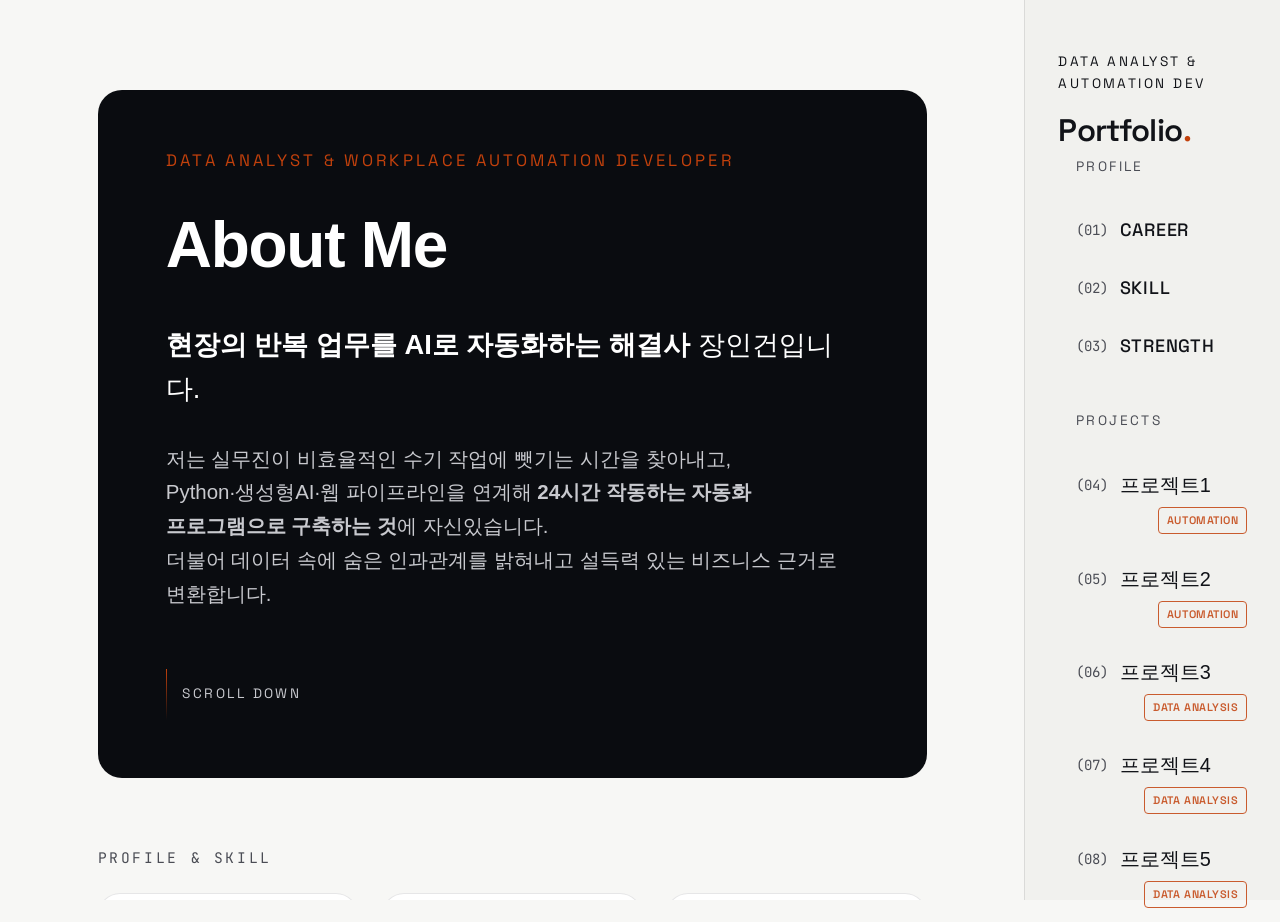
==== index.html @ 30ece4ca "Update index.html" ====
<!DOCTYPE html>
<html lang="ko">
<head>
<meta charset="UTF-8">
<meta name="viewport" content="width=device-width, initial-scale=1.0">
<title>포트폴리오 | 데이터 분석가 & 업무 자동화 개발자</title>
<meta name="description" content="데이터 분석가 & 업무 자동화 개발자 포트폴리오 - Python, 생성형 AI API, 실무 자동화 파이프라인 소개">

<!-- Google Fonts -->
<link rel="preconnect" href="https://fonts.googleapis.com">
<link rel="preconnect" href="https://fonts.gstatic.com" crossorigin>
<link href="https://fonts.googleapis.com/css2?family=Space+Grotesk:wght@400;500;600;700&family=JetBrains+Mono:wght@400;500;600;700&display=swap" rel="stylesheet">
<!-- Pretendard (Korean editorial sans) -->
<link rel="stylesheet" as="style" crossorigin href="https://cdn.jsdelivr.net/gh/orioncactus/pretendard/dist/web/static/pretendard.css">

<style>
/* =========================================================
   Reset & base
========================================================= */
* {
  margin: 0;
  padding: 0;
  box-sizing: border-box;
}

:root {
  --bg: #f7f7f5;
  --bg-soft: #f1f1ee;
  --panel: #ececea;
  --card: #ffffff;
  --border: rgba(15, 17, 21, 0.1);
  --text: #111318;
  --text-dim: #4b4d55;
  --accent: #111318;
  --accent-soft: rgba(15, 17, 21, 0.06);
  --warn: #c2410c;
  --warn-soft: rgba(194, 65, 12, 0.08);
  --font-kr: "Pretendard Variable", Pretendard, -apple-system, sans-serif;
  --font-en: "Space Grotesk", sans-serif;
  --font-mono: "JetBrains Mono", "Space Grotesk", "Fira Code", monospace;

  /* dark editorial scope */
  --dark-bg: #0a0c10;
  --dark-panel: #15181f;
  --dark-border: rgba(255, 255, 255, 0.12);
  --dark-text: #f5f5f3;
  --dark-text-dim: rgba(245, 245, 243, 0.62);
  --ease-soft: cubic-bezier(0.16, 1, 0.3, 1);
}

html {
  font-size: 19.5px;
  scroll-behavior: auto;
}

body {
  background: var(--bg);
  color: var(--text);
  font-family: var(--font-kr);
  line-height: 1.6;
  overflow: hidden;
}

a {
  color: inherit;
  text-decoration: none;
}

ul {
  list-style: none;
}

img {
  max-width: 100%;
}

/* =========================================================
   App layout — left fixed sidebar (20%) / right scroll area (80%)
========================================================= */
.app {
  display: flex;
  flex-direction: row-reverse;
  width: 100vw;
  height: 100vh;
}

/* ---------- Sidebar (right rail) ---------- */
.sidebar {
  position: relative;
  flex: 0 0 20%;
  max-width: 20%;
  height: 100vh;
  background: var(--bg-soft);
  border-left: 1px solid var(--border);
  transition: opacity 0.5s ease, filter 0.5s ease;
}

.sidebar-inner {
  height: 100%;
  display: flex;
  flex-direction: column;
  justify-content: space-between;
  padding: 2.6rem 1.7rem;
}

.sidebar-eyebrow {
  font-family: var(--font-en);
  font-size: 0.7rem;
  letter-spacing: 0.18em;
  color: var(--accent);
  margin-bottom: 0.6rem;
}

.sidebar-logo {
  font-family: var(--font-en);
  font-size: 1.6rem;
  font-weight: 600;
  letter-spacing: -0.02em;
  cursor: pointer;
}

.sidebar-logo .dot {
  color: var(--warn);
}

.project-nav {
  position: relative;
  padding-left: 0.9rem;
}

.nav-caption {
  font-family: var(--font-en);
  font-size: 0.7rem;
  letter-spacing: 0.18em;
  color: var(--text-dim);
  margin-bottom: 1.2rem;
}

.nav-caption--projects {
  display: block;
  margin-top: 1.8rem;
}
.nav-main {
  display: flex;
  align-items: center;
  gap: 0.6rem;
}

.nav-tag {
  margin-left: auto;
  font-family: var(--font-en);
  font-size: 0.56rem;
  font-weight: 600;
  letter-spacing: 0.05em;
  color: var(--warn);
  border: 1px solid var(--warn);
  border-radius: 4px;
  padding: 0.18rem 0.4rem;
  white-space: nowrap;
  opacity: 0.85;
}
   
.nav-item {
  position: relative;
}

.nav-item--meta .nav-title {
  font-family: var(--font-en);
  font-size: 0.92rem;
  letter-spacing: 0.04em;
}

.nav-link {
  display: flex;
  flex-wrap: wrap;
  align-items: center;
  gap: 0.3rem 0.6rem;
  padding: 0.75rem 0;
  transform-origin: left center;
  will-change: transform, opacity, filter;
}

.nav-index {
  font-family: var(--font-mono);
  font-size: 0.72rem;
  color: var(--text-dim);
}

.nav-title {
  font-size: 1.02rem;
  font-weight: 500;
  color: var(--text);
  white-space: nowrap;
}

.nav-item.is-active .nav-title {
  color: var(--warn);
  font-weight: 700;
}

/* moving indicator bar */
.nav-indicator {
  position: absolute;
  left: -0.9rem;
  top: 0;
  width: 3px;
  height: 2.5rem;
  background: var(--warn);
  border-radius: 999px;
  opacity: 0;
  transition: transform 0.4s var(--ease-soft), height 0.4s var(--ease-soft), opacity 0.3s ease;
}

.sidebar-note {
  font-size: 0.78rem;
  color: var(--text-dim);
}

/* ---------- Main content stage (80%) ---------- */
.main-content {
  flex: 0 0 80%;
  max-width: 80%;
  height: 100vh;
  position: relative;
  overflow: hidden;
}

.stage-viewport {
  position: relative;
  width: 100%;
  height: 100%;
}

/* =========================================================
   Panels — slide-in stage transitions
========================================================= */
.panel {
  position: absolute;
  inset: 0;
  overflow-y: auto;
  overflow-x: hidden;
  padding: 4.6rem 5rem 7rem;
  scrollbar-width: thin;
  scrollbar-color: var(--border) transparent;
  opacity: 0;
  transform: translateX(40px);
  pointer-events: none;
  transition: opacity 0.6s var(--ease-soft), transform 0.6s var(--ease-soft);
}

.panel::-webkit-scrollbar {
  width: 6px;
}

.panel::-webkit-scrollbar-thumb {
  background: var(--border);
  border-radius: 4px;
}

.panel.is-active {
  opacity: 1;
  transform: translateX(0);
  pointer-events: auto;
  z-index: 2;
}

.panel.is-leaving {
  opacity: 0;
  transform: translateX(-24px);
  z-index: 1;
}

.panel-inner {
  max-width: 1080px;
  margin: 0 auto;
}

.section-tag {
  font-family: var(--font-mono);
  font-size: 0.75rem;
  font-weight: 600;
  letter-spacing: 0.08em;
  text-transform: uppercase;
  color: var(--warn);
  margin-bottom: 0.6rem;
}

.section-title {
  font-family: var(--font-en), var(--font-kr);
  font-size: 3.4rem;
  font-weight: 800;
  line-height: 1.05;
  letter-spacing: -0.03em;
  margin-bottom: 1.6rem;
}

/* ---------- Dark editorial scope: hero + skills ---------- */
#panel-home #hero,
#panel-skills {
  --bg: var(--dark-bg);
  --bg-soft: var(--dark-panel);
  --panel: var(--dark-panel);
  --card: var(--dark-panel);
  --border: var(--dark-border);
  --text: #ffffff;
  --text-dim: #c8c9ce;
  --accent: var(--dark-text);
  --accent-soft: rgba(245, 245, 243, 0.1);
  background: var(--bg);
  color: var(--text);
  padding: 3rem 3.5rem;
  border-radius: 24px;
  margin-bottom: 3.5rem;
}

/* ---------- Hero ---------- */
.hero {
  display: flex;
  flex-direction: column;
  justify-content: center;
}

.hero-flex {
  display: flex;
  align-items: center;
  justify-content: space-between;
  gap: 3.5rem;
}

.hero-content {
  flex: 1 1 auto;
  min-width: 0;
}

.hero-photo {
  flex: 0 0 auto;
  width: 15rem;
  aspect-ratio: 3 / 4;
  border-radius: 18px;
  overflow: hidden;
  background: var(--panel);
  border: 1px solid var(--border);
}

.hero-photo img {
  display: block;
  width: 100%;
  height: 100%;
  min-height: 200px;
  object-fit: cover;
}

.hero-eyebrow {
  font-family: var(--font-en);
  font-size: 0.85rem;
  letter-spacing: 0.2em;
  color: var(--warn);
  margin-bottom: 1.6rem;
}

.hero-title {
  display: flex;
  flex-direction: column;
  font-size: clamp(2.6rem, 5vw, 4.2rem);
  font-weight: 900;
  line-height: 1.22;
  letter-spacing: -0.02em;
  margin-bottom: 2rem;
}

.hero-tagline {
  font-size: 1.4rem;
  font-weight: 500;
  color: var(--text);
  margin-bottom: 1.6rem;
}

.hero-tagline strong {
  font-weight: 800;
}

.hero-desc {
  max-width: none;
  font-size: 1.05rem;
  color: var(--text-dim);
  margin-bottom: 3rem;
}

.hero-scroll-cue {
  display: flex;
  align-items: center;
  gap: 0.8rem;
}

.hero-scroll-cue span {
  width: 1px;
  height: 2.6rem;
  background: linear-gradient(var(--warn), transparent);
}

.hero-scroll-cue p {
  font-family: var(--font-en);
  font-size: 0.7rem;
  letter-spacing: 0.18em;
  color: var(--text-dim);
}

/* ---------- Home index grid ---------- */
.home-section-title {
  font-family: var(--font-mono);
  font-size: 0.75rem;
  letter-spacing: 0.18em;
  color: var(--text-dim);
  margin: 3.4rem 0 1.2rem;
  text-transform: uppercase;
}

.home-grid {
  display: grid;
  grid-template-columns: repeat(3, 1fr);
  gap: 1.2rem;
  margin-bottom: 1rem;
}

.home-card {
  display: block;
  padding: 1.9rem 1.7rem;
  background: var(--card);
  border-radius: 22px;
  border: 1px solid var(--border);
  transition: transform 0.35s var(--ease-soft), border-color 0.35s var(--ease-soft);
}

.home-card:hover {
  transform: translateY(-4px);
  border-color: var(--text);
}

.home-card-eyebrow {
  font-family: var(--font-mono);
  font-size: 0.72rem;
  letter-spacing: 0.08em;
  text-transform: uppercase;
  color: var(--warn);
  margin-bottom: 0.5rem;
  display: block;
}

.home-card-title {
  font-family: var(--font-en), var(--font-kr);
  font-size: 1.7rem;
  font-weight: 800;
  letter-spacing: -0.02em;
}

.home-project-grid {
  display: grid;
  grid-template-columns: repeat(2, 1fr);
  gap: 1.2rem;
}

.home-project-card {
  display: block;
  padding: 2rem 1.8rem;
  background: var(--card);
  border-radius: 22px;
  border: 1px solid var(--border);
  transition: transform 0.35s var(--ease-soft), border-color 0.35s var(--ease-soft);
}

.home-project-card:hover {
  transform: translateY(-4px);
  border-color: var(--text);
}

.home-project-num {
  font-family: var(--font-mono);
  font-size: 0.78rem;
  color: var(--warn);
  margin-bottom: 0.6rem;
  display: block;
}

.home-project-title {
  font-family: var(--font-en), var(--font-kr);
  font-size: 1.35rem;
  font-weight: 800;
  margin-bottom: 0.4rem;
}

.home-project-sub {
  font-size: 0.88rem;
  color: var(--text-dim);
  line-height: 1.55;
}

/* ---------- About / Career ---------- */
.about-text {
  max-width: none;
  font-size: 1.15rem;
  color: var(--text-dim);
  margin-bottom: 3rem;
}

.about-text strong {
  color: var(--text);
  font-weight: 700;
}

.about-cards {
  display: grid;
  grid-template-columns: repeat(2, 1fr);
  gap: 1.2rem;
}

.about-card,
.skill-chip,
.project-panel,
.competency-card {
  border: 1px solid var(--border);
  border-radius: 18px;
  background: var(--card);
  transition: border-color 0.2s ease, transform 0.25s ease;
}

.about-card:hover,
.competency-card:hover {
  border-color: var(--text);
  transform: translateY(-2px);
}

.about-card {
  padding: 1.6rem;
}

.about-card-num {
  font-family: var(--font-en);
  font-size: 0.75rem;
  color: var(--warn);
}

.about-card h4 {
  font-size: 1rem;
  margin: 0.7rem 0 0.4rem;
}

.about-card p {
  font-size: 0.9rem;
  color: var(--text-dim);
}

/* compact resume-style grouping */
.resume-block {
  margin-top: 2.4rem;
  padding-top: 1.8rem;
  border-top: 1px solid var(--border);
}

.resume-subgroup {
  font-family: var(--font-mono);
  font-size: 0.78rem;
  letter-spacing: 0.08em;
  color: var(--text-dim);
  margin: 1.2rem 0 0.6rem;
}

.resume-subgroup:first-child {
  margin-top: 0;
}

.timeline-list {
  display: flex;
  flex-direction: column;
  gap: 0.65rem;
}

.timeline-row {
  display: flex;
  align-items: baseline;
  gap: 0.75rem;
  font-size: 0.98rem;
}

.timeline-row .t-label {
  color: var(--text);
  flex: 0 1 auto;
}

.timeline-row .t-fill {
  flex: 1 1 auto;
  min-width: 1rem;
  border-bottom: 1px dotted var(--border);
  margin-bottom: 0.35em;
}

.timeline-row .t-date {
  flex: 0 0 auto;
  color: var(--text-dim);
  font-size: 0.82rem;
  font-family: var(--font-en);
  white-space: nowrap;
}

/* ---------- Skill ---------- */
.skills-desc {
  color: var(--text-dim);
  margin-bottom: 2.4rem;
  max-width: 34rem;
}

.competency-grid {
  display: grid;
  grid-template-columns: repeat(2, 1fr);
  gap: 1.2rem;
}

.competency-grid--3col {
  grid-template-columns: repeat(3, 1fr);
}

.competency-card {
  padding: 1.6rem;
}

.competency-card h4 {
  font-size: 1.05rem;
  margin: 0.7rem 0 0.5rem;
}

.competency-card p {
  font-size: 0.92rem;
  color: var(--text-dim);
  line-height: 1.6;
}

.skill-subheading {
  font-size: 0.9rem;
  font-weight: 700;
  color: var(--text);
  margin: 2.4rem 0 1.2rem;
  font-family: var(--font-mono);
  text-transform: uppercase;
}

.strength-grid {
  display: grid;
  grid-template-columns: repeat(3, 1fr);
  gap: 2rem;
  margin-top: 1rem;
}

.strength-card {
  display: flex;
  flex-direction: column;
}

.strength-photo {
  position: relative;
  aspect-ratio: 4 / 3;
  border-radius: 18px;
  overflow: hidden;
  background: var(--panel);
  border: 1px solid var(--border);
  margin-bottom: 1.8rem;
}

.strength-photo img {
  display: block;
  width: 100%;
  height: 100%;
  min-height: 160px;
  object-fit: cover;
}

.strength-tag {
  position: absolute;
  left: 50%;
  bottom: -1rem;
  transform: translateX(-50%);
  background: transparent;
  border: none;
  padding: 0.2rem 0;
  font-size: 0.85rem;
  font-weight: 700;
  font-family: var(--font-mono);
  color: var(--text);
  white-space: nowrap;
}

.strength-desc {
  font-size: 0.95rem;
  color: var(--text);
  line-height: 1.65;
}

/* ---------- Project sections Header ---------- */
.project-header-wrap {
  display: flex;
  flex-direction: column;
  align-items: flex-start;
  gap: 0.2rem;
  margin-bottom: 1.8rem;
}

.project-header-wrap .section-tag {
  margin-bottom: 0.15rem;
}

.index-row {
  display: flex;
  align-items: baseline;
  gap: 2rem;
  border-top: 1px solid var(--border);
  border-bottom: 1px solid var(--border);
  padding: 2rem 0;
  margin-bottom: 0;
  cursor: default;
}

.index-num {
  flex: 0 0 auto;
  font-family: var(--font-mono);
  font-size: 0.85rem;
  font-weight: 600;
  color: var(--text-dim);
}

.index-title {
  font-size: clamp(2.8rem, 5.5vw, 4.8rem);
  font-weight: 800;
  letter-spacing: -0.03em;
  line-height: 1;
  margin-bottom: 0;
}

.project-left .index-title {
  font-size: clamp(2rem, 2.6vw, 2.8rem);
}

.project-subtitle {
  font-size: 1.4rem;
  font-weight: 600;
  letter-spacing: -0.01em;
  color: var(--text);
  margin-top: 0.3rem;
  line-height: 1.45;
}

.project-desc {
  font-size: 1.05rem;
  color: var(--text);
  margin-bottom: 1.6rem;
}

.project-tags {
  display: flex;
  flex-wrap: wrap;
  gap: 0.6rem;
  margin-bottom: 2rem;
}

.project-tags li {
  font-size: 0.75rem;
  font-weight: 600;
  letter-spacing: 0.08em;
  text-transform: uppercase;
  padding: 0.4rem 0.9rem;
  border: 1px solid var(--border);
  border-radius: 999px;
  color: var(--text-dim);
  font-family: var(--font-mono);
  background: var(--card);
}

.project-panel {
  max-width: 38rem;
  padding: 1.4rem 1.6rem;
}

.panel-row {
  display: flex;
  justify-content: space-between;
  gap: 1rem;
  padding: 0.7rem 0;
  font-size: 0.92rem;
}

.panel-row + .panel-row {
  border-top: 1px solid var(--border);
}

.panel-row span:first-child {
  flex: 0 0 auto;
  white-space: nowrap;
  color: var(--text-dim);
  font-family: var(--font-mono);
  font-size: 0.75rem;
  font-weight: 600;
  letter-spacing: 0.08em;
  text-transform: uppercase;
}

.project-cta {
  display: inline-flex;
  align-items: center;
  gap: 0.4rem;
  margin-bottom: 2rem;
  padding: 0.7rem 1.3rem;
  border-radius: 999px;
  background: var(--text);
  color: var(--bg);
  font-size: 0.88rem;
  font-weight: 600;
  transition: opacity 0.25s ease;
}

.project-cta:hover {
  opacity: 0.85;
}

/* ---------- Project case study ---------- */
.case-block {
  margin-top: 4.5rem;
  padding-top: 3.5rem;
  border-top: 1px solid var(--border);
  max-width: none;
}

.case-block--wide {
  max-width: none;
}

.case-label {
  font-size: 1.5rem;
  font-weight: 700;
  color: var(--text);
  margin-bottom: 1.1rem;
}

.case-text {
  color: var(--text);
  font-size: 1.08rem;
  margin-bottom: 1.1rem;
}

.case-text,
.project-desc,
.hero-desc,
.feature-item > p,
.problem-card p,
.insight-quote p,
.strength-desc {
  max-width: 48rem;            /* 글 줄이 너무 넓게 퍼지지 않도록 폭 제한 (약 930px) */
  word-break: keep-all;        /* 한국어 단어 중간이 잘리지 않고 어절(단어) 단위로 줄바꿈 */
  overflow-wrap: break-word;   /* 아주 긴 영문이나 기호가 화면 밖으로 삐져나가는 것 방지 */
  line-height: 1.65;           /* 줄 간격을 여유롭게 잡아 읽는 호흡 개선 */
}

.case-text:last-child {
  margin-bottom: 0;
}

.case-list {
  display: flex;
  flex-direction: column;
  gap: 0.7rem;
}

.case-list li {
  position: relative;
  padding-left: 1.2rem;
  color: var(--text);
  font-size: 1.05rem;
  line-height: 1.6;
}

.case-list li::before {
  content: "";
  position: absolute;
  left: 0;
  top: 0.6em;
  width: 5px;
  height: 5px;
  border-radius: 50%;
  background: var(--warn);
}

.highlight-list {
  display: flex;
  flex-direction: column;
  gap: 1rem;
}

.highlight-list li {
  list-style: none;
  padding: 1rem 1.2rem;
  border: 1px solid var(--border);
  border-radius: 14px;
  background: var(--card);
  font-size: 0.98rem;
  color: var(--text);
  font-weight: 500;
  line-height: 1.5;
}

.flow-diagram {
  display: flex;
  align-items: stretch;
  flex-wrap: wrap;
  gap: 0.7rem;
  margin-top: 1.5rem;
}

.flow-step {
  flex: 1 1 160px;
  display: flex;
  flex-direction: column;
  gap: 0.35rem;
  padding: 1.1rem 1.2rem;
  background: var(--card);
  border: 1px solid var(--border);
  border-radius: 14px;
}

.flow-step--accent {
  border-color: var(--warn);
}

.flow-step-title {
  font-size: 0.95rem;
  font-weight: 700;
}

.flow-step-desc {
  font-size: 0.82rem;
  color: var(--text-dim);
  line-height: 1.5;
}

.flow-arrow {
  display: flex;
  align-items: center;
  justify-content: center;
  flex: 0 0 auto;
  color: var(--text-dim);
  font-size: 1.2rem;
}

.feature-item {
  margin-bottom: 3rem;
}

.feature-item:last-child {
  margin-bottom: 0;
}

.feature-item h5 {
  font-size: 1.15rem;
  font-weight: 700;
  margin-bottom: 0.5rem;
}

.feature-item > p {
  max-width: none;
  color: var(--text);
  font-size: 1.05rem;
  margin-bottom: 1.2rem;
}

.case-figure {
  max-width: var(--fig-width, none);
  border: 1px solid var(--border);
  border-radius: 18px;
  overflow: hidden;
  background: var(--card);
}

.case-figure img {
  display: block;
  width: 100%;
  height: auto;
  min-height: 200px;
  background: var(--border);
  object-fit: cover;
}

.case-figure figcaption {
  padding: 0.7rem 1rem;
  font-size: 0.82rem;
  color: var(--text-dim);
  border-top: 1px solid var(--border);
}

.figure-pair {
  display: flex;
  align-items: flex-end;
  flex-wrap: wrap;
  gap: 1rem;
}

/* =========================================================
   Forest plot & Dumbbell chart
========================================================= */
.chart-forest {
  max-width: 88%;
  margin-left: auto;
  margin-right: auto;
  padding: 1.2rem 1.4rem 1rem;
  background: var(--card);
  border: 1px solid var(--border);
  border-radius: 18px;
  margin-bottom: 1rem;
}

.chart-forest-svg {
  display: block;
  width: 100%;
  height: auto;
  overflow: visible;
}

.chart-forest-svg text {
  font-family: var(--font-en), var(--font-kr);
  fill: var(--text-dim);
  font-size: 12px;
}

.chart-forest-age {
  font-family: var(--font-kr);
  font-weight: 700;
  fill: var(--text);
  font-size: 13px;
}

.chart-forest-sex {
  font-family: var(--font-kr);
  fill: var(--text-dim);
  font-size: 12px;
}

.chart-forest-val {
  font-family: var(--font-mono);
  font-variant-numeric: tabular-nums;
  fill: var(--text);
  font-weight: 600;
}

.chart-forest-sig {
  font-family: var(--font-mono);
  fill: var(--text-dim);
  font-size: 11px;
}

.chart-forest-tick {
  font-family: var(--font-mono);
  font-variant-numeric: tabular-nums;
  fill: var(--text-dim);
  font-size: 11px;
  text-anchor: middle;
}

.chart-forest-row circle {
  transition: r 0.15s ease;
}

.chart-forest-row:hover .chart-forest-hit,
.chart-forest-row:focus .chart-forest-hit {
  fill: rgba(15, 17, 21, 0.045);
}

.chart-forest-row:hover circle,
.chart-forest-row:focus circle {
  r: 6.5;
}

.chart-forest-row:focus {
  outline: none;
}

.chart-forest-row:focus-visible .chart-forest-hit {
  fill: var(--accent-soft);
}

.chart-forest-hint {
  margin-top: 0.7rem;
  font-size: 0.78rem;
  color: var(--text-dim);
  font-style: italic;
}

.forest-tooltip {
  position: fixed;
  top: 0;
  left: 0;
  z-index: 200;
  width: 17rem;
  max-width: calc(100vw - 2.4rem);
  padding: 0.85rem 1rem;
  border-radius: 14px;
  background: var(--card);
  border: 1px solid var(--border);
  border-left: 4px solid var(--text-dim);
  box-shadow: 0 16px 32px rgba(0, 0, 0, 0.12);
  opacity: 0;
  visibility: hidden;
  pointer-events: none;
  transform: translateY(4px);
  transition: opacity 0.12s ease, transform 0.12s ease;
}

.forest-tooltip.is-visible {
  opacity: 1;
  visibility: visible;
  transform: translateY(0);
}

.forest-tooltip[data-tier="A"] {
  border-left-color: var(--text);
}

.forest-tooltip[data-tier="C"] {
  border-left-color: var(--warn);
}

.ft-head {
  display: flex;
  align-items: center;
  gap: 0.5rem;
  margin-bottom: 0.35rem;
}

.ft-tier {
  flex: 0 0 auto;
  font-size: 0.68rem;
  font-weight: 700;
  padding: 0.16rem 0.55rem;
  border-radius: 999px;
  color: #fff;
  background: var(--text-dim);
}

.forest-tooltip[data-tier="A"] .ft-tier {
  background: var(--text);
}

.forest-tooltip[data-tier="C"] .ft-tier {
  background: var(--warn);
}

.ft-name {
  font-weight: 700;
  font-size: 0.92rem;
}

.ft-stat {
  font-family: var(--font-mono);
  font-size: 0.75rem;
  color: var(--text-dim);
  font-variant-numeric: tabular-nums;
  margin-bottom: 0.35rem;
}

.ft-text {
  font-size: 0.86rem;
  color: var(--text);
  line-height: 1.55;
}

.chart-forest-legend {
  display: flex;
  flex-wrap: wrap;
  gap: 1.2rem;
  margin-top: 1rem;
  padding-top: 1rem;
  border-top: 1px solid var(--border);
  font-size: 0.85rem;
  color: var(--text-dim);
}

.legend-item {
  display: inline-flex;
  align-items: center;
  gap: 0.45rem;
}

.legend-dot {
  display: inline-block;
  width: 9px;
  height: 9px;
  border-radius: 50%;
  background: var(--text);
}

.legend-dot--warn {
  background: var(--warn);
}

.chart-table-toggle {
  margin-top: 0.8rem;
}

.chart-table-toggle summary {
  cursor: pointer;
  font-size: 0.9rem;
  font-weight: 600;
  color: var(--warn);
  padding: 0.4rem 0;
}

.table-scroll {
  overflow-x: auto;
  margin-top: 0.6rem;
  border: 1px solid var(--border);
  border-radius: 12px;
}

.data-table {
  width: 100%;
  border-collapse: collapse;
  font-size: 0.85rem;
  font-family: var(--font-mono);
  font-variant-numeric: tabular-nums;
}

.data-table th,
.data-table td {
  padding: 0.55rem 0.9rem;
  text-align: left;
  white-space: nowrap;
  border-bottom: 1px solid var(--border);
}

.data-table th {
  background: var(--bg-soft);
  font-weight: 700;
  color: var(--text-dim);
  font-size: 0.72rem;
  letter-spacing: 0.08em;
  text-transform: uppercase;
}

.data-table tr:last-child td {
  border-bottom: none;
}

.problem-card {
  padding: 1.4rem 1.6rem;
  margin-bottom: 1rem;
  border: 1px solid var(--border);
  border-radius: 16px;
  background: var(--card);
  transition: border-color 0.2s ease;
}

.problem-card:hover {
  border-color: var(--text);
}

.problem-card:last-child {
  margin-bottom: 0;
}

.problem-card h5 {
  font-size: 1rem;
  font-weight: 700;
  margin-bottom: 0.5rem;
}

.problem-card p {
  max-width: none;
  color: var(--text);
  font-size: 1rem;
}

.insight-quote {
  border-left: 3px solid var(--warn);
  padding: 1.2rem 1.6rem;
  background: var(--panel);
  border-radius: 16px;
  margin-top: 1rem;
}

.insight-quote .quote-label {
  font-family: var(--font-mono);
  font-size: 0.75rem;
  letter-spacing: 0.1em;
  color: var(--text-dim);
  margin-bottom: 0.6rem;
  text-transform: uppercase;
}

.insight-quote .quote-line {
  font-size: 1.15rem;
  font-weight: 700;
  margin-bottom: 0.8rem;
}

.insight-quote p {
  font-size: 0.95rem;
  color: var(--text-dim);
  line-height: 1.6;
}

/* ---------- Footer ---------- */
.footer {
  padding: 3rem 5rem;
  text-align: center;
  color: var(--text-dim);
  font-size: 0.8rem;
}

/* =========================================================
   Reveal (scroll fade-in / slide-up)
========================================================= */
.reveal {
  opacity: 0;
  transform: translateY(48px);
}

.reveal.is-in {
  opacity: 1;
  transform: translateY(0);
  transition: opacity 0.6s var(--ease-soft), transform 0.6s var(--ease-soft);
}

/* =========================================================
   Responsive
========================================================= */
@media (max-width: 900px) {
  body {
    overflow: auto;
  }

  .app {
    flex-direction: column;
    height: auto;
  }

  .sidebar,
  .main-content {
    flex: 1 1 100%;
    max-width: 100%;
    height: auto;
  }

  .sidebar {
    position: sticky;
    top: 0;
    z-index: 10;
    border-left: none;
    border-bottom: 1px solid var(--border);
  }

  .section {
    padding: 4rem 1.6rem;
  }

  .section-title {
    font-size: 2.5rem;
  }

  .about-cards,
  .skill-grid,
  .figure-pair,
  .strength-grid,
  .competency-grid,
  .home-grid,
  .home-project-grid {
    grid-template-columns: 1fr;
  }

  .hero-flex {
    flex-direction: column-reverse;
    align-items: flex-start;
    gap: 2rem;
  }

  .hero-photo {
    width: 10rem;
  }
}
</style>
</head>
<body>

<div class="app">

  <!-- ============ RIGHT : FIXED RAIL NAV (20%) ============ -->
  <aside class="sidebar" id="sidebar">
    <div class="sidebar-inner">

      <div class="sidebar-top">
        <p class="sidebar-eyebrow">DATA ANALYST &amp; AUTOMATION DEV</p>
        <h2 class="sidebar-logo" id="sidenavTop" role="button" tabindex="0" aria-label="홈으로 이동">Portfolio<span class="dot">.</span></h2>
      </div>

      <nav class="project-nav" aria-label="포트폴리오 목차">
        <p class="nav-caption">PROFILE</p>
        <ul id="navList">
          <li class="nav-item nav-item--meta" data-target="#career">
            <a href="#career" class="nav-link">
              <span class="nav-index">(01)</span>
              <span class="nav-title">CAREER</span>
            </a>
          </li>
          <li class="nav-item nav-item--meta" data-target="#skills">
            <a href="#skills" class="nav-link">
              <span class="nav-index">(02)</span>
              <span class="nav-title">SKILL</span>
            </a>
          </li>
          <li class="nav-item nav-item--meta" data-target="#strength">
            <a href="#strength" class="nav-link">
              <span class="nav-index">(03)</span>
              <span class="nav-title">STRENGTH</span>
            </a>
          </li>

          <li class="nav-caption-row">
            <span class="nav-caption nav-caption--projects">PROJECTS</span>
          </li>
           
          <li class="nav-item" data-target="#project1">
            <a href="#project1" class="nav-link">
              <span class="nav-main">
                <span class="nav-index">(04)</span>
                <span class="nav-title">프로젝트1</span>
              </span>
              <span class="nav-tag">AUTOMATION</span>
            </a>
          </li>
          <li class="nav-item" data-target="#project2">
            <a href="#project2" class="nav-link">
              <span class="nav-main">
                <span class="nav-index">(05)</span>
                <span class="nav-title">프로젝트2</span>
              </span>
              <span class="nav-tag">AUTOMATION</span>
            </a>
          </li>
          <li class="nav-item" data-target="#project4">
            <a href="#project4" class="nav-link">
              <span class="nav-main">
                <span class="nav-index">(06)</span>
                <span class="nav-title">프로젝트3</span>
              </span>
              <span class="nav-tag">DATA ANALYSIS</span>
            </a>
          </li>
          <li class="nav-item" data-target="#project5">
            <a href="#project5" class="nav-link">
              <span class="nav-main">
                <span class="nav-index">(07)</span>
                <span class="nav-title">프로젝트4</span>
              </span>
              <span class="nav-tag">DATA ANALYSIS</span>
            </a>
          </li>
          <li class="nav-item" data-target="#project6">
            <a href="#project6" class="nav-link">
              <span class="nav-main">
                <span class="nav-index">(08)</span>
                <span class="nav-title">프로젝트5</span>
              </span>
              <span class="nav-tag">DATA ANALYSIS</span>
            </a>
          </li>
         </ul>
         <span class="nav-indicator" id="navIndicator" aria-hidden="true"></span>
       </nav>


    </div>
  </aside>

  <!-- ============ LEFT : STAGE (80%) — one panel visible at a time ============ -->
  <main class="main-content" id="stage">
    <div class="stage-viewport" id="stageViewport">

      <!-- ============ HOME ============ -->
      <section class="panel is-active" id="panel-home">
        <div class="panel-inner">

          <section class="hero" id="hero">
            <div class="hero-flex">
              <div class="hero-content">
                <p class="hero-eyebrow reveal">DATA ANALYST &amp; WORKPLACE AUTOMATION DEVELOPER</p>
                <h1 class="hero-title">
                  <span class="reveal">About Me</span>
                </h1>
                <p class="hero-tagline reveal">
                  <strong>현장의 반복 업무를 AI로 자동화하는 해결사</strong> 장인건입니다.
                </p>
                <p class="hero-desc reveal">
                  저는 실무진이 비효율적인 수기 작업에 뺏기는 시간을 찾아내고, <br>
                  Python·생성형AI·웹 파이프라인을 연계해 <strong>24시간 작동하는 자동화 프로그램으로 구축하는 것</strong>에 자신있습니다.<br>
                  더불어 데이터 속에 숨은 인과관계를 밝혀내고 설득력 있는 비즈니스 근거로 변환합니다.
                </p>
              </div>
            </div>
            <div class="hero-scroll-cue reveal">
              <span></span>
              <p>SCROLL DOWN</p>
            </div>
          </section>

          <p class="home-section-title reveal">PROFILE &amp; SKILL</p>
          <div class="home-grid">
            <a class="home-card reveal" href="#career" data-target="#career">
              <span class="home-card-eyebrow">PROFILE</span>
              <h3 class="home-card-title">CAREER</h3>
            </a>
            <a class="home-card reveal" href="#skills" data-target="#skills">
              <span class="home-card-eyebrow">TOOLKIT</span>
              <h3 class="home-card-title">SKILL</h3>
            </a>
            <a class="home-card reveal" href="#strength" data-target="#strength">
              <span class="home-card-eyebrow">WHY ME</span>
              <h3 class="home-card-title">STRENGTH</h3>
            </a>
          </div>

          <!-- 섹션 1: 인턴 실무 및 업무 자동화 프로젝트 -->
          <p class="home-section-title reveal">PROJECTS — 실무 및 업무 자동화 (INTERNSHIP &amp; AUTOMATION)</p>
          <div class="home-project-grid">
            <a class="home-project-card reveal" href="#project1" data-target="#project1">
              <span class="home-project-num">01 / AUTOMATION</span>
              <h3 class="home-project-title">프로젝트1</h3>
              <p class="home-project-sub">AI 데이터센터(AIDC) 일일동향 수집·분석 24시간 무인 자동화 시스템</p>
            </a>
            <a class="home-project-card reveal" href="#project2" data-target="#project2">
              <span class="home-project-num">02 / SIMULATOR</span>
              <h3 class="home-project-title">프로젝트2</h3>
              <p class="home-project-sub">AI Data center Revenue Simulator — GPU 랙 임대 사업성 실시간 시뮬레이터 개발</p>
            </a>
          </div>

          <!-- 섹션 2: 학술 및 데이터 분석 프로젝트 -->
          <p class="home-section-title reveal" style="margin-top: 2.2rem;">PROJECTS — 학술 및 데이터 분석 (DATA ANALYSIS &amp; RESEARCH)</p>
          <div class="home-project-grid">
            <a class="home-project-card reveal" href="#project4" data-target="#project4">
              <span class="home-project-num">03 / EMPIRICAL RESEARCH</span>
              <h3 class="home-project-title">프로젝트3</h3>
              <p class="home-project-sub">국민체력100 정책효과 실증 연구 — DiD 인과추론 모형 적용 논문 (2저자)</p>
            </a>
            <a class="home-project-card reveal" href="#project5" data-target="#project5">
              <span class="home-project-num">04 / PUBLIC DATA &amp; POLICY</span>
              <h3 class="home-project-title">프로젝트4</h3>
              <p class="home-project-sub">인천광역시 교통 정체 완화 빅데이터 실증 및 3대 리빙랩 정책 제안</p>
            </a>
            <!-- 프로젝트5: grid-column: 1 / -1; 을 주어 양옆 2칸을 꽉 채우는 넓은 박스로 배치 -->
            <a class="home-project-card reveal" href="#project6" data-target="#project6" style="grid-column: 1 / -1;">
              <span class="home-project-num">05 / REGRESSION ANALYSIS</span>
              <h3 class="home-project-title">프로젝트5</h3>
              <p class="home-project-sub">대학생 생활습관이 시험성적에 미치는 영향 분석 — 회귀분석 2인 팀 프로젝트 (기여도 60%)</p>
            </a>
          </div>

          <footer class="footer reveal">
            <p>&copy; 2026 Data Analyst &amp; Workplace Automation Developer Portfolio</p>
          </footer>
        </div>
      </section>

      <!-- ============ CAREER ============ -->
      <section class="panel" id="panel-career">
        <div class="panel-inner">
          <p class="section-tag reveal">PROFILE</p>
          <div class="index-row reveal">
            <h3 class="section-title index-title">CAREER</h3>
          </div>

          <div class="resume-block reveal">
            <p class="case-label">EDUCATION</p>
            <ul class="timeline-list">
              <li class="timeline-row"><span class="t-label">인하대학교 데이터사이언스학과</span><span class="t-fill"></span><span class="t-date">2021 – 재학중</span></li>
              <li class="timeline-row"><span class="t-label">선인고등학교 (인천)</span><span class="t-fill"></span><span class="t-date">2018 – 2021</span></li>
            </ul>
          </div>

          <div class="resume-block reveal">
            <p class="case-label">CERTIFICATE</p>
            <ul class="timeline-list">
              <li class="timeline-row"><span class="t-label">Toeic Speaking (IM3)</span><span class="t-fill"></span><span class="t-date">2026.03</span></li>
              <li class="timeline-row"><span class="t-label">데이터 분석 준전문가(ADsP)</span><span class="t-fill"></span><span class="t-date">2025.09</span></li>
              <li class="timeline-row"><span class="t-label">SQL 개발자(SQLD)</span><span class="t-fill"></span><span class="t-date">2024.09</span></li>
              <li class="timeline-row"><span class="t-label">자동차운전면허증 1종보통</span><span class="t-fill"></span><span class="t-date">2021.04</span></li>
            </ul>
          </div>

          <div class="resume-block reveal">
            <p class="case-label">EXPERIENCE</p>
            <ul class="timeline-list">
              <li class="timeline-row"><span class="t-label">㈜선진엔지니어링종합건축사사무소 AI데이터마이닝 현장실습 (인턴)</span><span class="t-fill"></span><span class="t-date">2025.06 – 2025.08</span></li>
              <li class="timeline-row"><span class="t-label">공공데이터분석 학부연구생</span><span class="t-fill"></span><span class="t-date">2024.12 – 2025.02</span></li>
              <li class="timeline-row"><span class="t-label">타이니닷(Tinydot) 카페 아르바이트</span><span class="t-fill"></span><span class="t-date">2024.05 – 2026.05</span></li>
              <li class="timeline-row"><span class="t-label">인하대학교 스트릿댄스 동아리 팀장</span><span class="t-fill"></span><span class="t-date">2021.03 – 현재</span></li>
              <li class="timeline-row"><span class="t-label">인천광역시 시민참여형 리빙랩 학생연구원</span><span class="t-fill"></span><span class="t-date">2025.10 – 2025.12</span></li>
            </ul>
          </div>

          <div class="resume-block reveal">
            <p class="case-label">PROJECT</p>
            <p class="resume-subgroup">인턴 실무 및 업무 자동화 프로젝트 (Workplace Automation)</p>
            <ul class="timeline-list">
              <li class="timeline-row"><span class="t-label">AI 데이터센터(AIDC) 일일동향 수집 및 분석 24시간 무인 자동화 파이프라인 구축</span><span class="t-fill"></span><span class="t-date">2025.07 – 2025.08</span></li>
              <li class="timeline-row"><span class="t-label">AIDC Revenue Simulator — GPU 랙 임대 사업성 실시간 시뮬레이터 개발</span><span class="t-fill"></span><span class="t-date">2025.07 – 2025.08</span></li>
            </ul>
            <p class="resume-subgroup">학술 및 데이터 분석 프로젝트 (Data Analysis)</p>
            <ul class="timeline-list">
              <li class="timeline-row"><span class="t-label">국민체력100 정책 효과 분석 논문 작성</span><span class="t-fill"></span><span class="t-date">2025.08 – 2026.04</span></li>
              <li class="timeline-row"><span class="t-label">인천광역시 교통 정체 완화를 위한 빅데이터 분석 및 리빙랩 정책 제안</span><span class="t-fill"></span><span class="t-date">2025.10 – 2025.12</span></li>
              <li class="timeline-row"><span class="t-label">대학생 생활습관이 시험성적에 미치는 영향 분석(회귀분석)</span><span class="t-fill"></span><span class="t-date">2025.03 – 2025.05</span></li>
            </ul>
          </div>
        </div>
      </section>

      <!-- ============ SKILL ============ -->
      <section class="panel" id="panel-skills">
        <div class="panel-inner">
          <p class="section-tag reveal">TOOLKIT</p>
          <div class="index-row reveal">
            <h3 class="section-title index-title">SKILL</h3>
          </div>
          <p class="skills-desc reveal">
            반복 업무 소거(Automation)와 데이터 실증(Data Analysis)에 직결되는 4대 핵심 역량입니다.
          </p>

          <div class="competency-grid">
            <div class="competency-card reveal">
              <span class="about-card-num">01</span>
              <h4>업무 자동화 및 생성형 AI 연동</h4>
              <p>
                Python 웹 크롤링, Cloudflare Workers, GitHub Actions, 생성형 AI API(Claude/OpenAI)를 연계해
                반복적인 수기 수집·검증 작업을 24시간 무인 자동화 파이프라인으로 구현합니다.
              </p>
            </div>
            <div class="competency-card reveal">
              <span class="about-card-num">02</span>
              <h4>스프레드시트 산식 모델링 &amp; 데이터 가공</h4>
              <p>
                Excel, SQL, Python을 바탕으로 파편화된 실무 데이터와 비정형
                서류를 정제하고, 복잡한 재무·사업성 산식을 즉각 작동하는 시뮬레이터 로직으로 구현합니다.
              </p>
            </div>
            <div class="competency-card reveal">
              <span class="about-card-num">03</span>
              <h4>데이터 분석 및 인과추론 모델링</h4>
              <p>
                Python, R, SQL을 활용해 대용량 데이터의 탐색적 분석(EDA), 통계적 가설 검정, 이중차분법(DiD) 등
                인과추론 모형을 설계하여 사업 및 정책 효과를 실증합니다.
              </p>
            </div>
            <div class="competency-card reveal">
              <span class="about-card-num">04</span>
              <h4>비즈니스 시각화 및 논리적 문제해결</h4>
              <p>
                Tableau, Streamlit 및 SVG 기반 인터랙티브 대시보드로 복잡한 수치 변화를 직관적으로 번역하여,
                의사결정권자와 비전공자 실무자가 신속하게 합의할 수 있는 지표를 제공합니다.
              </p>
            </div>
          </div>

          <p class="skill-subheading reveal">소프트웨어 활용 능력</p>
          <ul class="project-tags reveal">
            <li>Python</li>
            <li>SQL</li>
            <li>R</li>
            <li>Excel</li>
            <li>Tableau</li>
            <li>Cloudflare Workers</li>
            <li>GitHub Actions</li>
            <li>HTML/CSS/JS</li>
          </ul>
        </div>
      </section>

      <!-- ============ STRENGTH ============ -->
      <section class="panel" id="panel-strength">
        <div class="panel-inner">
          <p class="section-tag reveal">WHY ME</p>
          <div class="index-row reveal">
            <h3 class="section-title index-title">STRENGTH</h3>
          </div>

          <div class="strength-grid">
            <div class="strength-card reveal">
              <figure class="strength-photo">
                <img src="images/strength-01.jpg" alt="스트릿 댄스 동아리 공연 사진" loading="lazy">
              </figure>
              <p class="strength-desc">
                스트릿 댄스 동아리 4년, <br>무대에서 배운 건 하나입니다.<br>
                두려운 순간에도 앞으로 나간다는 것, 남들이 뒷걸음칠 때 저는 나아가겠습니다.
              </p>
            </div>
            <div class="strength-card reveal">
              <figure class="strength-photo">
                <img src="images/strength-02.jpg" alt="데이터 분석 프로젝트 발표 사진" loading="lazy">
              </figure>
              <p class="strength-desc">
                데이터 분석 프로젝트에서 발표할 때마다 비전공자 팀원들이 "이제 이해됐다"라고 말할 때까지
                설명 방식을 바꿔가며 소통했습니다.<br>
                복잡한 내용을 누구나 이해할 수 있는 언어로 전달하는 것, 그것이 저의 강점입니다.
              </p>
            </div>
            <div class="strength-card reveal">
              <figure class="strength-photo">
                <img 
                  src="images/strength-03.jpg" 
                  alt="카페 아르바이트 사진" 
                  loading="lazy"
                  style="object-position: 50% 5%;"
                >
              </figure>
              <p class="strength-desc">
                2년간 같은 카페에서 아르바이트를 하며 수많은 손님들과 대화를 나누었습니다.<br>
                누구와도 편하게, 자연스럽게 소통하는 것이 저의 가장 큰 강점이 됐습니다.
              </p>
            </div>
          </div>

          <div class="case-block reveal">
            <p class="case-label">WHY ME — 데이터 분석 &amp; 업무 자동화 핵심 경쟁력</p>
            <div class="competency-grid competency-grid--3col">
              <div class="competency-card reveal">
                <span class="about-card-num">01</span>
                <h4>반복 업무 소거 &amp; 24시간 자동화 파이프라인</h4>
                <p>
                  인턴 실무 환경에서 매시간 기사 모니터링을 100% 무인화(프로젝트1)하여 팀 내 수기 업무 시간을 90% 이상 단축한 실천력이 있습니다.
                </p>
              </div>
              <div class="competency-card reveal">
                <span class="about-card-num">02</span>
                <h4>산식 구조화 &amp; 실시간 시뮬레이션</h4>
                <p>
                  엑셀 시트 복사의 비효율을 없애고 변수를 조작하면 매출·손익이 즉시 산출되는 웹 복합 계산기(프로젝트2)를
                  구현했습니다. 비즈니스 산식과 스프레드시트/VBA 로직을 빠르게 소프트웨어 도구로 연계합니다.
                </p>
              </div>
              <div class="competency-card reveal">
                <span class="about-card-num">03</span>
                <h4>데이터 번역력 &amp; 인과추론 정책 실증</h4>
                <p>
                  단순 보고서에 그치지 않고, DiD 모형으로 정책 효과를 인과적으로 실증(프로젝트3)하거나
                  이해관계자 간 갈등을 조율(프로젝트4)하는 데이터 기반 커뮤니케이션 능력을 갖췄습니다.
                </p>
              </div>
            </div>

            <div class="insight-quote reveal">
              <p class="quote-label">기여 방안</p>
              <p class="quote-line">"현장의 수기 비효율은 소프트웨어로, 데이터 속 의문은 명확한 실증으로."</p>
              <p>
                실무 현장에서 반복되는 데이터 취합, 양식 변환, 단순 정리 업무를 Python 및 생성형 AI 도구와 연계해
                빠르게 자동화하고, 분석이 필요한 영역에서는 객관적인 통계적 실증 자료를 구축하여 팀의 운영 효율과
                의사결정 수준을 동시에 끌어올리는 인재가 되겠습니다.
              </p>
            </div>
          </div>
        </div>
      </section>

      <!-- ============ PROJECT 1 (INTERNSHIP & AUTOMATION) ============ -->
      <section class="panel" id="panel-project1">
        <div class="panel-inner">
          <div class="project-header-wrap reveal">
            <p class="section-tag">INTERNSHIP &amp; AUTOMATION PROJECT</p>
            <div class="index-row">
              <h3 class="section-title index-title">프로젝트1</h3>
            </div>
            <p class="project-subtitle">AI 데이터센터(AIDC) 일일동향 수집·분석 24시간 무인 자동화 파이프라인 구축</p>
          </div>
          <p class="project-desc reveal">
            정부·공기업·기업 뉴스를 매시간 자동 수집하고 Claude API로 분석·배포하여 <br>팀의 수기 모니터링 업무를 없앤 자동화 파이프라인입니다.
          </p>
          <a class="project-cta reveal" href="https://sunjinfuture2.github.io/sunjin-aidcnews/" target="_blank" rel="noopener">라이브 데모 보기 ↗</a>
          <ul class="project-tags reveal">
            <li>Python</li>
            <li>Cloudflare Workers</li>
            <li>Claude API (AI 연동)</li>
            <li>GitHub Actions</li>
            <li>업무 자동화</li>
          </ul>
          <div class="project-panel reveal">
            <div class="panel-row"><span>역할</span><span>인턴 실무 — 기획·개발·배포·운영 전담</span></div>
            <div class="panel-row"><span>자동화 구조</span><span>로컬 수집 + Workers·Actions 자동화</span></div>
            <div class="panel-row"><span>해결한 문제</span><span>IP 차단 → 로컬 이전 + Gateway 우회</span></div>
            <div class="panel-row"><span>사용 도구</span><span>Python · Cloudflare · Claude API</span></div>
          </div>

          <div class="project-body">
            <div class="case-block reveal">
              <p class="case-label">핵심 성과 (Automation Impact)</p>
              <ul class="highlight-list">
                <li>정부기관 4곳 · 공기업 4곳 · 지자체 · 국내외 기업 뉴스의 수기 탐색 작업을 100% 무인 자동 수집 파이프라인으로 전환</li>
                <li>Claude API를 실서비스에 연동 — 일일 동향 분석문, 뉴스 보고서, 2단계 팩트체크 검증 로직 직접 구현</li>
                <li>담당자의 PC 전원 상태와 무관하게 24시간 운영되는 서버리스 자동화 환경 구축으로 업무 종속성 완전 소거</li>
                <li>실서비스 운영 중 발생한 네트워크 차단(WAF), 데이터 오분류, 토큰 성능 저하 문제를 직접 진단 및 해결</li>
              </ul>
            </div>

            <div class="case-block reveal">
              <p class="case-label">프로젝트 개요</p>
              <p class="case-text">
                AI 데이터센터(AIDC) 산업과 관련된 정부기관·공기업 보도자료, 지자체·국내외 기업 뉴스를 매시간 자동으로 수집하고,
                Claude API로 동향을 분석·요약해 실시간으로 제공하는 웹 서비스입니다.<br>
                담당자가 여러 사이트를 일일이 열어 확인하던 업무를, 하나의 대시보드에서 확인할 수 있는 형태로 전환하는 것이
                이 프로젝트를 만든 이유였습니다.
              </p>
              <figure class="case-figure reveal">
                <img src="images/project1-01-dashboard.png" alt="AI Data Center 일일 동향 대시보드 메인 화면" loading="lazy">
                <figcaption>사이트 메인 화면 — 헤더, OVERVIEW 분석문, 통계 요약, 정부기관·공기업·지자체·국내기업·해외기업 탭</figcaption>
              </figure>
            </div>

            <div class="case-block case-block--wide reveal">
              <p class="case-label">시스템 구조</p>
              <p class="case-text">
                정부기관 사이트는 클라우드 IP를 차단하는 경우가 많아 로컬 환경에서, 실시간성이 중요한 데이터는
                서버리스 환경에서 처리하도록 처리 위치를 이원화했습니다.
              </p>
              <div class="flow-diagram">
                <div class="flow-step">
                  <span class="flow-step-title">로컬 PC (Python)</span>
                  <span class="flow-step-desc">정부기관·공기업 보도자료 수집 (WAF 우회)</span>
                </div>
                <span class="flow-arrow">→</span>
                <div class="flow-step">
                  <span class="flow-step-title">Cloudflare Workers</span>
                  <span class="flow-step-desc">지자체·기업 뉴스 매시간 수집 + Claude API 동향 분석 + KV 캐시</span>
                </div>
                <span class="flow-arrow">→</span>
                <div class="flow-step">
                  <span class="flow-step-title">GitHub Actions</span>
                  <span class="flow-step-desc">자동 빌드 · 배포 파이프라인</span>
                </div>
                <span class="flow-arrow">→</span>
                <div class="flow-step flow-step--accent">
                  <span class="flow-step-title">GitHub Pages</span>
                  <span class="flow-step-desc">실시간 웹사이트 서비스</span>
                </div>
              </div>
            </div>

            <div class="case-block reveal">
              <p class="case-label">내가 맡은 역할</p>
              <ul class="case-list">
                <li>데이터 수집 대상(정부기관 4곳, 공기업 4곳, 지자체, 국내외 기업)을 조사하고 수집 전략 설계</li>
                <li>Python 기반 스크래핑 로직 설계 및 구현</li>
                <li>Cloudflare Workers 기반 서버리스 인프라 구축 (Cron 자동화, KV 캐시 설계)</li>
                <li>Claude API 연동 — 동향 분석문 생성, 일일 보고서 생성, AI 요약 챗봇 구현</li>
                <li>프롬프트 설계 및 반복 개선, 2단계 팩트체크 검증 로직 직접 설계</li>
                <li>프론트엔드 UI/UX 설계 및 반복 개선</li>
                <li>실제 운영 중 발생한 장애(네트워크 차단, 데이터 중복·오분류, 성능 저하) 직접 진단·해결</li>
              </ul>
            </div>

            <div class="case-block reveal">
              <p class="case-label">팀(미래사업전략실)에 준 도움</p>
              <ul class="case-list">
                <li>여러 정부기관·공기업 사이트를 수기로 확인하던 업무를 하나의 대시보드로 통합</li>
                <li>매일 오전 자동 생성되는 일일 동향 보고서로, 출근 직후 전날 밤사이 동향을 즉시 파악할 수 있게 함</li>
                <li>검색·키워드 필터링으로 특정 지역·기업 관련 정보를 빠르게 찾을 수 있도록 지원</li>
                <li>PDF 다운로드 기능으로 팀 내 다른 구성원에게 자료를 손쉽게 공유할 수 있도록 함</li>
                <li>특정 인원의 PC 실행 여부와 무관하게 24시간 자동 운영되는 시스템을 구축해 업무 종속성 해소</li>
              </ul>
            </div>

            <div class="case-block case-block--wide reveal">
              <p class="case-label">주요 기능</p>

              <div class="feature-item reveal">
                <h5>① OVERVIEW — 실시간 AI 동향 분석</h5>
                <p>
                  매시간 최신 데이터를 바탕으로 AI가 자동으로 작성하는 동향 분석문입니다.<br>
                  언급된 지역·기업명은 자동으로 밑줄 처리되어 클릭하면 관련 기사만 필터링됩니다.<br>
                  화면 우측에는 신규 보도자료 · 수집기사 · 최다언급 기업 수가 한눈에 보이는 요약 지표도 함께 배치했습니다.
                </p>
                <figure class="case-figure" style="--fig-width: 50rem;">
                  <img src="images/project1-02-overview.png" alt="OVERVIEW AI 동향 분석문 영역" loading="lazy">
                  <figcaption>OVERVIEW 영역 — 밑줄 처리된 키워드와 신규 보도자료·수집기사·최다언급 통계</figcaption>
                </figure>
              </div>

              <div class="feature-item reveal">
                <h5>② REPORT — 일일 동향 보고서</h5>
                <p>
                  매일 오전 8시, 전날 하루 동안의 뉴스를 바탕으로 국내소식 · 해외소식 · 국내기업 · 해외기업 <br>섹션으로 나눠
                  AI가 자동 작성하고, 참고 기사 링크까지 함께 제공합니다.<br>
                  PDF로도 다운로드할 수 있어 팀 회의 자료로 바로 활용할 수 있습니다.
                </p>
                <div class="figure-pair">
                  <figure class="case-figure" style="--fig-width: 26rem;">
                    <img src="images/project1-03-report-top.png" alt="REPORT 일일 동향 보고서 요약 섹션" loading="lazy">
                    <figcaption>REPORT 요약 섹션 — 국내소식·해외소식</figcaption>
                  </figure>
                  <figure class="case-figure" style="--fig-width: 26rem;">
                    <img src="images/project1-04-report-references.png" alt="REPORT 참고 기사 목록" loading="lazy">
                    <figcaption>REPORT 참고 기사 목록 — 근거 링크 자동 첨부</figcaption>
                  </figure>
                </div>
              </div>

              <div class="feature-item reveal">
                <h5>③ AI 요약 도우미</h5>
                <p>
                  기사 링크를 붙여넣거나 텍스트 PDF를 첨부하면 실시간으로 요약해주는 챗봇입니다.<br>
                  목록의 "AI 요약하기" 버튼을 눌러 바로 요청할 수도 있고, 대화 이력은 브라우저에 자동 저장됩니다.
                </p>
                <figure class="case-figure" style="--fig-width: 26rem;">
                  <img src="images/project1-05-ai-chat.png" alt="AI 요약 도우미 채팅창" loading="lazy">
                  <figcaption>AI 요약 도우미 — 기사 링크·PDF 첨부로 즉시 요약</figcaption>
                </figure>
              </div>

              <div class="feature-item reveal">
                <h5>④ 검색 및 필터링 · RECENT 10</h5>
                <p>
                  지자체·국내기업·해외기업을 통합 검색하고 키워드를 클릭해 필터링할 수 있습니다.<br>
                  우측 하단 "RECENT 10" 버튼을 누르면 전체 카테고리에서 가장 최근 올라온 10건을 한 번에 확인할 수 있고,
                  <br>각 기사마다 "AI 요약하기" 버튼으로 바로 요약을 받아볼 수 있습니다.
                </p>
                <div class="figure-pair">
                  <figure class="case-figure" style="--fig-width: 20rem;">
                    <img src="images/project1-06-recent10.png" alt="RECENT 10 최근 기사 사이드바" loading="lazy">
                    <figcaption>RECENT 10 — 전체 카테고리 최신 10건 통합 보기</figcaption>
                  </figure>
                  <figure class="case-figure" style="--fig-width: 26rem;">
                    <img src="images/project1-07-company-tab.png" alt="국내기업 탭 화면" loading="lazy">
                    <figcaption>국내기업 탭 — 오늘의 키워드 랭킹과 기관 바로가기</figcaption>
                  </figure>
                </div>
              </div>
            </div>

            <div class="case-block case-block--wide reveal">
              <p class="case-label">기술적으로 해결한 문제</p>

              <div class="problem-card reveal">
                <h5>① 클라우드 IP 차단 대응</h5>
                <p>
                  정부기관 웹사이트가 GitHub Actions 등 클라우드 서버의 접속을 방화벽(WAF) 차원에서 차단하는 것을 <br>요청 실패
                  로그로 확인하고, 해당 수집 로직만 로컬 환경으로 이전해 안정성을 확보했습니다.<br>
                  이후 Cloudflare에서 Anthropic API를 호출할 때도 동일한 유형의 403 차단이 발생하는 것을 재확인하고,
                  Cloudflare AI Gateway를 경유하는 우회 경로를 구축했습니다.
                </p>
              </div>

              <div class="problem-card reveal">
                <h5>② 데이터 중복·오분류 문제 해결</h5>
                <p>
                  동일 기사가 지자체·국내기업·해외기업 세 카테고리에 중복으로 노출되는 문제를 발견하고, 링크 기준 전역 중복
                  제거 로직과 텍스트 내 언급 빈도 기반 우선순위 배정 알고리즘을 설계·구현했습니다.<br>
                  또한, 단순 문자열 포함 검사로는 걸러지지 않는 오분류 문제(ex. "대전", "대전환")를, 한국어 조사·행정구역
                  접미사 경계를 인식하는 매칭 로직을 직접 설계해 해결했습니다.
                </p>
              </div>

              <div class="problem-card reveal">
                <h5>③ AI 생성 콘텐츠의 신뢰도 확보</h5>
                <p>
                  AI가 사실과 다른 내용(인물 직함 오기, 연도 오기 등)을 생성하는 문제를 발견하고, 초안을 원본 자료와 대조해
                  교정하는 2단계 팩트체크 검증 로직을 직접 설계·구현했습니다.
                </p>
              </div>

              <div class="problem-card reveal">
                <h5>④ 성능 및 비용 최적화</h5>
                <p>
                  반복적으로 같은 참고 자료를 나눠 보내던 여러 번의 검증 API 호출을 하나의 통합 요청으로 묶어, <br>실행 시간과
                  토큰 사용량을 동시에 절감했습니다.
                </p>
              </div>
            </div>

            <div class="case-block reveal">
              <p class="case-label">배운 점</p>
              <ul class="case-list">
                <li><strong>실무 데이터의 모호성과 예외 처리 극복.</strong> <br>실제 비즈니스 환경의 데이터는
                  이상적이지 않으며, 유사 키워드나 복합 카테고리 기사처럼 단일 규칙으로는 분류하기 어려운 모호성이
                  존재함을 인지하고, 한국어 조사 및 행정구역 접미사 패턴을 고려한 정규식을 설계했습니다. 안정적인 자동화는
                  정교한 도메인 규칙 정제에서 시작됨을 확인했습니다.</li>
                <li><strong>인공지능 도입 시 데이터 정합성 확보 및 품질 관리 체계 구축.</strong> <br>거대언어모델을
                  실무에 적용할 때 발생하는 환각(Hallucination) 리스크를 제어하기 위해 원본 기사와 대조하는 2단계
                  팩트체크 로직을 설계했습니다. 업무 자동화 현장에서는 생성 속도보다 검증 가능한 정확성이 핵심 원칙임을
                  바탕으로 품질 검증 체계를 확립했습니다.</li>
                <li><strong>현상에 의존하지 않는 근본 원인 분석 관점.</strong> <br>정부기관 웹사이트의
                  클라우드 IP 차단 이슈를 다루며 단순 오류 메시지에 의존하지 않고, 네트워크 요청·응답 로그를 단계별로
                  검증하는 체계적 디버깅 프로토콜을 확립했습니.</li>
              </ul>
            </div>
          </div>
        </div>
      </section>

      <!-- ============ PROJECT 2 (INTERNSHIP & AUTOMATION) ============ -->
      <section class="panel" id="panel-project2">
        <div class="panel-inner">
          <div class="project-header-wrap reveal">
            <p class="section-tag">INTERNSHIP &amp; AUTOMATION PROJECT</p>
            <div class="index-row">
              <h3 class="section-title index-title">프로젝트2</h3>
            </div>
            <p class="project-subtitle">AIDC Revenue Simulator — GPU 임대·상면임대 사업성 시뮬레이션 대시보드</p>
          </div>
          <p class="project-desc reveal">
            GPU 랙 스펙·전력 단가·공사비 등 산재한 스프레드시트 수기 산식을 <br>실시간 인터랙티브 시뮬레이터로 대체한 프로젝트입니다.
          </p>
          <a class="project-cta reveal" href="https://jangingeon.github.io/PORTFOLIO/simulator.html" target="_blank" rel="noopener">라이브 데모 보기 ↗</a>
          <ul class="project-tags reveal">
            <li>HTML/CSS/JavaScript</li>
            <li>산식 모델링 &amp; 자동 계산</li>
            <li>SVG 차트</li>
            <li>실무 효율화</li>
          </ul>
          <div class="project-panel reveal">
            <div class="panel-row"><span>역할</span><span>인턴 실무 — 분석 설계 및 개발 전담</span></div>
            <div class="panel-row"><span>핵심 기능</span><span>랙 3종 + CAPEX + 손익 차트</span></div>
            <div class="panel-row"><span>해결한 문제</span><span>랙 자동배치 · CAPEX 분리계산</span></div>
            <div class="panel-row"><span>사용 도구</span><span>HTML · CSS · JS · SVG</span></div>
          </div>

          <div class="project-body">
            <div class="case-block reveal">
              <p class="case-label">핵심 성과 (Automation Impact)</p>
              <ul class="highlight-list">
                <li>검토 케이스마다 엑셀 시트를 복사·재작성하던 비효율을 없애고, 주요 변수 변경 시 손익이 즉각 연산되는 시스템 구축</li>
                <li>Vera Rubin NVL72 8랙 배치 시나리오 기준, 3개년 누적 손익 약 $208.3M 산출 및 1년차 BEP 도달 시점 자동 규명</li>
                <li>리모델링 방식 선택 시 신축 대비 시설 CAPEX 약 23% 절감 효과를 항목별 산식 근거와 함께 비교 도출</li>
                <li>GPU 랙 3종(GB200 / GB300 / Vera Rubin)을 동일 전력·가동률 조건에서 즉시 비교하는 대시보드 구현</li>
              </ul>
            </div>

            <div class="case-block reveal">
              <p class="case-label">프로젝트 개요</p>
              <p class="case-text">
                ㈜선진엔지니어링 종합건축사사무소 미래사업전략실 AI 데이터마이닝 인턴 기간 중, <br>AI 데이터센터 신사업
                검토를 지원하기 위해 만든 시뮬레이터입니다.<br>
                당시 GPU 랙 스펙, 전력 단가, 공사비 등 사업성 판단에 필요한 숫자 자료가 여러 문서에 흩어져 있었고,
                검토 케이스를 바꿀 때마다 엑셀 시트를 새로 만들어야 해 질문에 즉석에서 답하기 어려운
                상황이었습니다.<br>
                이를 해결하기 위해 웹 기반 인터랙티브 대시보드(AIDC Revenue Simulator)를 기획부터 계산 로직 설계,
                <br>화면 구현까지 단독으로 진행했습니다.
              </p>
              <figure class="case-figure reveal">
                <img src="images/project2-00-overview.png" alt="AIDC Revenue Simulator 메인 화면" loading="lazy">
                <figcaption>대시보드 메인 화면 — 상단 탭(GPU 임대·상면임대·모델 비교), 좌측 컨트롤 패널, 우측 요약·차트 영역</figcaption>
              </figure>
            </div>

            <div class="case-block case-block--wide reveal">
              <p class="case-label">시스템 구조</p>
              <p class="case-text">
                입력값 하나가 바뀌면 관련된 모든 계산이 연쇄적으로 재실행되도록 설계했습니다.<br>
                예를 들어 IT 수전용량을 줄이면, 배치된 랙 수가 전력 한도를 넘지 않는 범위에서 자동으로 재조정됩니다.
              </p>
              <div class="flow-diagram">
                <div class="flow-step">
                  <span class="flow-step-title">입력 (좌측 컨트롤 패널)</span>
                  <span class="flow-step-desc">공통 변수(가동률·전력단가·시설유형) + GPU 모델 변수 + 콜로케이션 변수</span>
                </div>
                <span class="flow-arrow">→</span>
                <div class="flow-step">
                  <span class="flow-step-title">계산 엔진</span>
                  <span class="flow-step-desc">매출·CAPEX·전기료·손익 산식을 실시간 재계산</span>
                </div>
                <span class="flow-arrow">→</span>
                <div class="flow-step flow-step--accent">
                  <span class="flow-step-title">출력</span>
                  <span class="flow-step-desc">요약 카드 · 3개년 손익 차트 · CAPEX 내역표 · 산식 공개 패널</span>
                </div>
              </div>
            </div>

            <div class="case-block reveal">
              <p class="case-label">내가 맡은 역할</p>
              <p class="case-text">
                분석 설계자 겸 개발자로 기획부터 계산 로직 설계, 화면 구현까지 전 과정(기여도 100%)을 담당했습니다.
              </p>
              <ul class="case-list">
                <li>사업성 검토에 필요한 변수(가동률, 전력 단가, CAPEX 항목 등) 정의 및 계산 로직(산식) 설계</li>
                <li>랙 3종(GB200 · GB300 · Vera Rubin NVL72) 비교, 신축/리모델링 CAPEX 비교 등 화면 구성 기획</li>
                <li>Claude(Anthropic AI 코딩 어시스턴트)를 활용해 화면 구현 및 반복적인 버그 수정 진행</li>
                <li>계산 결과가 의도한 산식과 정확히 일치하는지 직접 검증하며 산식·화면을 반복 개선</li>
              </ul>
            </div>

            <div class="case-block reveal">
              <p class="case-label">팀(미래사업전략실)에 준 도움</p>
              <ul class="case-list">
                <li>기존에는 검토 케이스 하나를 바꾸려면 엑셀 시트를 복사해 값을 재입력해야 했지만, 슬라이더·숫자
                  입력만으로 즉시 시나리오를 바꿔볼 수 있게 됨</li>
                <li>회의 중 "리모델링하면 얼마나 절감되는지", "랙 종류를 바꾸면 손익이 어떻게 달라지는지" 같은 질문에
                  그 자리에서 답할 수 있게 됨</li>
                <li>"산식 및 기준값" 패널로 계산 근거를 투명하게 공개해, 담당자가 결과를 신뢰하고 의사결정에 활용할 수
                  있는 기반을 마련함</li>
              </ul>
            </div>

            <div class="case-block case-block--wide reveal">
              <p class="case-label">주요 기능</p>

              <div class="feature-item reveal">
                <h5>① 랙 3종 비교 &amp; 자동 배치</h5>
                <p>
                  GB200 NVL72 / GB300 NVL72 / Vera Rubin NVL72 카드에 전력, 가격, FP4 성능(PFLOPS), 연차별 임대단가를
                  표시합니다.<br>
                  카드를 클릭하면 IT 수전용량 한도 내에서 배치 가능한 최대 랙 수를 자동으로 채워줍니다.
                </p>
                <figure class="case-figure">
                  <img src="images/project2-01-rack-cards.png" alt="랙 3종 비교 카드 화면" loading="lazy">
                  <figcaption>랙 3종 비교 카드 — 클릭 시 IT 전력 한도 내 최대 대수 자동 배치</figcaption>
                </figure>
              </div>

              <div class="feature-item reveal">
                 <h5>② 연차별 목표 가동률 설정</h5>
                 <p>
                   Yr1 / Yr2 / Yr3 가동률을 개별로 입력할 수 있습니다.<br>
                   마우스오버 시 연차별 가정(예: 1년차 램프업, 2년차 피크, 3년차 보수적 하락)을 툴팁으로 확인할 수 있습니다.
                 </p>

                 <!-- width: fit-content로 박스 길이를 내용물에 맞추고, 기본 왼쪽 정렬 유지 -->
                 <figure class="case-figure" style="width: fit-content; margin: 0;">
                   <img
                     src="images/project2-02-utilization.png"
                     alt="연차별 목표 가동률 입력 화면"
                     loading="lazy"
                     style="min-height: auto; padding: 1.2rem 1.8rem 0.5rem; width: auto; max-width: 100%;"
                   >
                   <figcaption>연차별 목표 가동률 설정 — 연차별 가정 설명 툴팁</figcaption>
                 </figure>
               </div>

              <div class="feature-item reveal">
                <h5>③ 신축 vs 리모델링 CAPEX 비교</h5>
                <p>
                  전력설비 · 냉각설비 · 건축토목 · 통신·소방·보안 · 설계·감리비 등 항목별로 신축과 리모델링 예산을
                  비교합니다.<br>
                  어느 항목이 동일 비용이고 어느 항목이 절감되는지 근거와 함께 보여줍니다.
                </p>
                <figure class="case-figure">
                  <img src="images/project2-03-capex-table.png" alt="신축·리모델링 CAPEX 세부 내역표" loading="lazy">
                  <figcaption>CAPEX 시설비 세부 내역 — 신축 vs 리모델링 항목별 비교</figcaption>
                </figure>
              </div>

              <div class="feature-item reveal">
                <h5>④ 3개년 누적 매출·지출·손익 차트</h5>
                <p>
                  SVG로 직접 구현한 라인 차트로 3개년 누적 매출·지출·손익을 보여줍니다.<br>
                  포인트에 마우스를 올리면 연도별 수치를 툴팁으로 확인할 수 있습니다.
                </p>
                <figure class="case-figure">
                  <img src="images/project2-04-chart.png" alt="3개년 누적 손익 차트" loading="lazy">
                  <figcaption>3개년 누적 매출·지출·손익 차트 (SVG 직접 구현)</figcaption>
                </figure>
              </div>

              <div class="feature-item reveal">
                <h5>⑤ 산식 및 기준값 패널</h5>
                <p>
                  현재 입력값이 어떤 계산식으로 결과에 반영됐는지 실시간 텍스트로 노출합니다.<br>
                  계산 과정이 블랙박스가 되지 않도록, 결과값의 근거를 항상 확인할 수 있게 설계했습니다.
                </p>
                <figure class="case-figure">
                  <img src="images/project2-05-formula-panel.png" alt="산식 및 기준값 패널" loading="lazy">
                  <figcaption>산식 및 기준값 패널 — 현재 입력값 기준 계산식 실시간 노출</figcaption>
                </figure>
              </div>

              <div class="feature-item reveal">
                <h5>⑥ 모델 비교 탭</h5>
                <p>
                  랙 3종을 동일한 IT 전력, 동일한 가동률 조건에서 나란히 비교합니다.<br>
                  랙별 최대 배치 수량과 3개년 손익을 한 화면에서 한 번에 확인할 수 있습니다.
                </p>
                <figure class="case-figure">
                  <img src="images/project2-06-model-compare.png" alt="랙 모델 비교 탭 화면" loading="lazy">
                  <figcaption>모델 비교 탭 — 동일 조건에서 랙 3종의 배치 수량·손익 비교</figcaption>
                </figure>
              </div>

              <div class="feature-item reveal">
                 <h5>⑦ 시나리오 프리셋 &amp; 한/영 전환</h5>
                 <p>
                   기본값 · 보수적 · 공격적 프리셋 버튼으로 전체 가정치를 한 번에 전환할 수 있습니다.<br>
                   한국어·영어 화면 전환도 지원합니다.
                 </p>

                 <!-- width: fit-content로 박스 길이를 내용물에 맞추고, 기본 왼쪽 정렬 유지 -->
                 <figure class="case-figure" style="width: fit-content; margin: 0;">
                   <img
                     src="images/project2-07-preset.png"
                     alt="시나리오 프리셋 및 언어 전환 버튼"
                     loading="lazy"
                     style="min-height: auto; padding: 1.2rem 1.8rem 0.5rem; width: auto; max-width: 100%;"
                   >
                   <figcaption>시나리오 프리셋(기본값·보수적·공격적) 및 한/영 전환</figcaption>
                 </figure>
               </div>

            <div class="case-block case-block--wide reveal">
              <p class="case-label">기술적으로 해결한 문제</p>

              <div class="problem-card reveal">
                <h5>① 입력값 변경에 따른 연쇄 재계산 설계</h5>
                <p>
                  IT 수전용량, 가동률, 랙 구성 등 입력값 하나가 바뀔 때마다 관련된 모든 계산이 즉시 재실행되도록
                  설계했습니다.<br>
                  특히 IT 전력 한도를 넘지 않는 범위에서 배치 가능한 랙 수를 자동으로 보정하는 로직을 구현해, 사용자가
                  값을 바꿔도 항상 물리적으로 유효한 시나리오만 표시되도록 했습니다.
                </p>
              </div>

              <div class="problem-card reveal">
                <h5>② 신축·리모델링 CAPEX 항목별 분리 계산</h5>
                <p>
                  시설 CAPEX를 전력설비·냉각설비·건축토목·통신·소방·보안·설계감리비 등 항목별로 분리했습니다.<br>
                  신축과 리모델링 시 각 항목이 동일 비용인지 절감되는 비용인지를 근거와 함께 계산해 투명하게 보여주는
                  로직을 설계했습니다.
                </p>
              </div>

              <div class="problem-card reveal">
                <h5>③ AI 코딩 도구 활용과 직접 검증</h5>
                <p>
                  Claude(Anthropic AI 코딩 어시스턴트)를 활용해 코드 초안과
                  UI 구현 속도를 높였습니다.<br>
                  다만 계산 로직(산식) 자체는 직접 설계하고, 구현된 코드가 의도한 산식과 정확히 일치하는지 결과값을
                  하나씩 대조하며 검증했습니다.
                </p>
              </div>
            </div>

            <div class="case-block reveal">
              <p class="case-label">배운 점</p>
              <ul class="case-list">
                <li><strong>산식 정확도와 '설득력 있는 데이터' 설계의 중요성.</strong> <br>복잡한
                  재무 산식을 정확히 구현하는 것만큼 의사결정권자가 산식의 기준을 쉽게 납득하는 것이 중요함을 확인하고,
                  '산식 및 기준값 공개 패널'을 인터랙티브 도구 내에 탑재해 불필요한 의사소통 비용을 제거하고 데이터의
                  신뢰성을 확보했습니다.</li>
                <li><strong>정적 보고서에서 '동적 시나리오 분석 도구'로의 가치 확장.</strong> <br>완성된 보고서를 제출하는
                  것에 그치지 않고, 경영진과 실무자가 직접 주요 변수를 조작하며 시나리오별 손익 변화를 검증할 수 있는
                  인터랙티브 대시보드를 구축함으로써, 실무 분석가의 역할이 단순한 계산을 넘어 전략적 선택지를 신속하게
                  제공하는 데 있음을 확인했습니다.</li>
                <li><strong>인공지능 코딩 도구 활용 시 분석가의 주도권 유지 원칙.</strong> <br>개발 보조 도구를
                  활용해 UI 프로토타입 구현 속도를 높이면서도, 핵심 재무 산식과 비즈니스 논리의 검증은 분석가가
                  주도적으로 제어해야 한다는 실무적 밸런스를 체득했습니.</li>
              </ul>
            </div>
          </div>
        </div>
      </section>

      <!-- ============ PROJECT 4 (DATA ANALYSIS & RESEARCH) ============ -->
      <section class="panel" id="panel-project4">
        <div class="panel-inner">
          <div class="project-header-wrap reveal">
            <p class="section-tag">DATA ANALYSIS &amp; RESEARCH PROJECT</p>
            <div class="index-row">
              <h3 class="section-title index-title">프로젝트3</h3>
            </div>
            <p class="project-subtitle">국민체력100 정책효과 실증 연구 — 데이터로 국가 체육정책의 효과 증명</p>
          </div>
          <p class="project-desc reveal">
            이종 행정 데이터를 Pseudo-panel로 재구성해 국민체력100의 정책 효과를 통계적으로 실증했습니다.
          </p>
          <a class="project-cta reveal" href="https://kjss.sports.re.kr/v.37/1/103/1032" target="_blank" rel="noopener">논문 보기 ↗</a>
          <ul class="project-tags reveal">
            <li>이종 데이터 결합</li>
            <li>Pseudo-panel 설계</li>
            <li>인과추론 (TWFE · DiD)</li>
            <li>정책 제안</li>
          </ul>
          <div class="project-panel reveal">
            <div class="panel-row"><span>기간</span><span>2025.08 – 2026.04</span></div>
            <div class="panel-row"><span>Tool</span><span>Python, R</span></div>
            <div class="panel-row"><span>기여도</span><span>60%, 2저자</span></div>
            <div class="panel-row"><span>논문</span><span>「국민체력100 정책효과 DID 분석」</span></div>
            <div class="panel-row"><span>기관</span><span>국민체육진흥공단</span></div>
            <div class="panel-row"><span>역할</span><span>데이터 병합 + 모델링 + DID 분석</span></div>
            <div class="panel-row"><span>팀 구성</span><span>대학생 3인 + 교수 1인</span></div>
          </div>

          <div class="project-body">
            <div class="case-block reveal">
              <p class="case-label">Why · What · How</p>
              <p class="case-text">
                <strong>WHY (왜 분석했는가?)</strong> <br>10년 넘게 운영된 국가 체육 프로그램(국민체력100)이 실제로 국민의 비만과 의료비를 줄여 예산 값을 하고 있는지 데이터로 증명된 적이 없었기 때문입니다.
              </p>
              <p class="case-text">
                <strong>WHAT (무엇을 발견했는가?)</strong> <br>통계 분석 결과, '10~20대 청년층'은 체력 측정을 받을수록 비만이 확실하게 감소했지만, '60대 이상 노년층'은 단순 측정만으로는 효과가 없거나 오히려 역효과가 났습니다.
              </p>
              <p class="case-text">
                <strong>HOW (어떻게 활용했는가?)</strong> <br>"모든 세대에 똑같이 예산을 쓰지 말고, 청년층은 참여 확대를, 노년층은 방문 지도 등 맞춤형 처방 프로그램으로 예산을 재배치해야 한다"는 실질적 정책 전략을 이끌어냈습니다.
              </p>
            </div>

            <div class="case-block reveal">
              <p class="case-label">핵심 성과</p>
              <ul class="highlight-list">
                <li>측정건수 1건 증가 시 비만환자수 평균 0.0036명 감소 (β=-0.0036, Drop 모형 β=-0.0028, 두 모형 모두 p&lt;0.01)</li>
                <li>월 평균 요양급여비용총액 약 1,150원, 보험자부담금 약 780원 절감 (β=-1.1484, β=-0.7825, 각각 p&lt;0.05) — 세 핵심 지표 모두 통계적으로 유의한 인과적 감소 효과를 실증</li>
                <li>대조군·개인 패널이 없는 전국 단위 정책 환경에서 14개 코호트(성별2×연령대7)×36개월(2022~2024) = 504개 관측치 <br>Pseudo-panel을 설계해 인과관계를 규명</li>
                <li>10~20대 청년층에서 효과가 가장 뚜렷한 반면, 일부 고령에서는 통계적으로 유의한 역방향(효과 반전) 결과를 확인 <br>— 연령대별 자원 최적 배분 전략을 정책 제안으로 도출해 학술지 논문에 수록</li>
              </ul>
            </div>

            <div class="case-block reveal">
              <p class="case-label">프로젝트 개요</p>
              <p class="case-text">
                국민체육진흥공단의 국민체력100은 10년 이상 운영된 국가 체육 프로그램이지만, <br>실제로 비만이 줄었는지
                의료비가 감소했는지를 숫자로 증명한 연구가 없었습니다.<br>
                저는 흩어진 공공데이터를 분석 가능한 형태로 재구성하고, 통계 분석으로 그 효과를 실증했습니다.
              </p>
            </div>

            <div class="case-block case-block--wide reveal">
              <p class="case-label">문제 인식</p>

              <div class="problem-card reveal">
                <h5>① 개인 데이터의 부재</h5>
                <p>
                  참여자 한 명 한 명을 장기적으로 추적할 수 있는 개인 패널 데이터가 존재하지 않았습니다. 반복
                  횡단면 구조의 데이터로, 전통적 분석 방법이 불가능한 상황이었습니다.
                </p>
              </div>

              <div class="problem-card reveal">
                <h5>② 비교 대상의 부재</h5>
                <p>
                  전국 모든 센터에서 동시에 시행되는 프로그램이라 "참여하지 않은 집단"이라는 비교군이 존재하지
                  않아, 기존 분석 틀을 그대로 쓸 수 없었습니다.
                </p>
              </div>

              <div class="problem-card reveal">
                <h5>③ 상관관계에 그친 기존 연구</h5>
                <p>
                  기존 연구는 두 시점 비교에 그쳐, 프로그램이 실제로 효과가 있었는지 인과적으로 증명하지 못하고
                  있었습니다.
                </p>
              </div>

              <div class="insight-quote reveal">
                <p class="quote-label">사고 전환</p>
                <p class="quote-line">"개인을 추적할 수 없다면, 집단을 개인처럼 다루면 된다."</p>
                <p>
                  개인 단위 데이터가 없다는 조건을 뒤집어, 성별·연령대·월을 묶어 집단 자체를 하나의 관측 단위로
                  재정의했습니다. 없는 데이터를 찾는 대신, 있는 데이터로 새로운 구조를 설계했습니다. 이 아이디어가
                  이후 분석 전체의 기반이 된 Pseudo-panel입니다.
                </p>
              </div>
            </div>

            <div class="case-block case-block--wide reveal">
              <p class="case-label">데이터 설계</p>
              <p class="case-text">
                핵심은 개인이 없어도, 집단을 고정하면 시간 흐름을 추적할 수 있다는 점이었습니다. 이를 통계적으로
                엄밀하게 검증하기 위해 4단계 파이프라인을 설계했습니다.
              </p>
              <div class="flow-diagram">
                <div class="flow-step">
                  <span class="flow-step-title">이종 데이터 결합</span>
                  <span class="flow-step-desc">국민체력100 측정 데이터 + 건강보험 요양급여 통계 — 기준·기간·단위가 다른 두 기관 행정 데이터를 코호트 기준으로 병합·정제</span>
                </div>
                <span class="flow-arrow">→</span>
                <div class="flow-step">
                  <span class="flow-step-title">Pseudo-panel 구축</span>
                  <span class="flow-step-desc">성별(2) × 연령대(7) 14개 코호트 정의, 2022~2024년 36개월치 관측치를 연결해 총 504개 관측치 패널 데이터 구축</span>
                </div>
                <span class="flow-arrow">→</span>
                <div class="flow-step">
                  <span class="flow-step-title">Baseline 진단 · 편향 제어</span>
                  <span class="flow-step-desc">코호트별 처치강도 하위 25% 구간의 선형 기울기를 추정하고, 전체 분포 대비 이탈도를 z-score로 환산해 |z|≥1.5인 코호트를 제외(Drop)하는 강한 평행추세 검증 절차 설계</span>
                </div>
                <span class="flow-arrow">→</span>
                <div class="flow-step flow-step--accent">
                  <span class="flow-step-title">TWFE · Continuous DiD 분석</span>
                  <span class="flow-step-desc">측정건수를 연속형 참여 강도로 정의하고, 이원고정효과(TWFE) 모형으로 All·Drop 모형을 병행 추정해 인과효과의 견고성을 검증</span>
                </div>
              </div>
            </div>

            <div class="case-block case-block--wide reveal">
              <p class="case-label">실증 분석 시각화</p>
              <div class="feature-item">
                <h5>연령·성별 코호트별 이질적 인과효과 (Heterogeneous Treatment Effects)</h5>
                <p class="case-text">
                  TWFE 모형으로 추정한 14개 연령×성별 코호트(unit)별 회귀계수(β)와 95% 신뢰구간을 나타낸 forest
                  plot입니다.<br>
                  10~20대 청년층에서는 비만환자수 감소 효과가 모든 코호트에서 통계적으로 유의하게 나타나는 반면,
                  40대 이상에서는 일부 코호트(40대 여, 50대 여, 60~70대 남녀)에서 오히려 통계적으로 유의한 증가(역방향)
                  효과가 확인되어 생애주기별 이질성이 뚜렷하게 드러납니다.
                </p>
                <div class="chart-forest">
                  <svg class="chart-forest-svg" viewBox="0 0 700 463" role="img" aria-labelledby="forestTitle forestDesc">
                    <title id="forestTitle">연령·성별 코호트별 국민체력100 참여 강도의 비만환자수 이질적 처치효과</title>
                    <desc id="forestDesc">TWFE 모형으로 추정한 14개 연령×성별 코호트의 회귀계수(β)와 95% 신뢰구간을 나타낸 forest plot. 10~30대는 유의한 감소, 일부 40대 이상 코호트에서 유의한 증가(반전) 효과가 나타난다.</desc>
                    <line x1="236.1" y1="6" x2="236.1" y2="436.0" stroke="var(--text-dim)" stroke-width="1.2" />
                    <line x1="154.3" y1="8" x2="154.3" y2="434.0" stroke="var(--border)" stroke-width="1" /><text x="154.3" y="451.0" class="chart-forest-tick">−0.05</text><line x1="236.1" y1="8" x2="236.1" y2="434.0" stroke="var(--border)" stroke-width="1" /><text x="236.1" y="451.0" class="chart-forest-tick">0</text><line x1="317.8" y1="8" x2="317.8" y2="434.0" stroke="var(--border)" stroke-width="1" /><text x="317.8" y="451.0" class="chart-forest-tick">+0.05</text><line x1="399.5" y1="8" x2="399.5" y2="434.0" stroke="var(--border)" stroke-width="1" /><text x="399.5" y="451.0" class="chart-forest-tick">+0.10</text><line x1="481.2" y1="8" x2="481.2" y2="434.0" stroke="var(--border)" stroke-width="1" /><text x="481.2" y="451.0" class="chart-forest-tick">+0.15</text><line x1="563.0" y1="8" x2="563.0" y2="434.0" stroke="var(--border)" stroke-width="1" /><text x="563.0" y="451.0" class="chart-forest-tick">+0.20</text>
                    <text x="8" y="42.0" class="chart-forest-age">10대</text><text x="8" y="98.5" class="chart-forest-age">20대</text><text x="8" y="159.5" class="chart-forest-age">30대</text><text x="8" y="220.5" class="chart-forest-age">40대</text><text x="8" y="281.5" class="chart-forest-age">50대</text><text x="8" y="342.5" class="chart-forest-age">60대</text><text x="8" y="403.5" class="chart-forest-age">70대</text>
                    <g class="chart-forest-row" tabindex="0" data-age="10대" data-sex="남" data-tier="A" data-tier-label="확실한 효과 있음" data-stat="−0.0046 · p &lt; 0.001 (***)" data-interp="체력 측정에 참여할수록 비만 환자가 뚜렷하게 감소했습니다. 국민체력100이 가장 효과적으로 작동하는 핵심 타깃입니다."><title>10대 남 · β=-0.0046, 95% CI[-0.0069, -0.0024], p &lt; 0.001 ***</title><rect class="chart-forest-hit" x="0" y="12.0" width="800" height="26" fill="transparent" /><line x1="224.8" y1="25.0" x2="232.1" y2="25.0" stroke="#0e9f6e" stroke-width="2" stroke-linecap="round" opacity="0.85" /><line x1="224.8" y1="21.0" x2="224.8" y2="29.0" stroke="#0e9f6e" stroke-width="1.5" opacity="0.7" /><line x1="232.1" y1="21.0" x2="232.1" y2="29.0" stroke="#0e9f6e" stroke-width="1.5" opacity="0.7" /><circle cx="228.5" cy="25.0" r="4.5" fill="#0e9f6e" stroke="#0e9f6e" stroke-width="2" /><text x="86" y="29.0" class="chart-forest-sex">남</text><text x="622" y="29.0" class="chart-forest-val">−0.0046</text><text x="670" y="29.0" class="chart-forest-sig">***</text></g><g class="chart-forest-row" tabindex="0" data-age="10대" data-sex="여" data-tier="A" data-tier-label="확실한 효과 있음" data-stat="−0.0032 · p &lt; 0.001 (***)" data-interp="체력 측정에 참여할수록 비만 환자가 뚜렷하게 감소했습니다. 국민체력100이 가장 효과적으로 작동하는 핵심 타깃입니다."><title>10대 여 · β=-0.0032, 95% CI[-0.0042, -0.0022], p &lt; 0.001 ***</title><rect class="chart-forest-hit" x="0" y="38.0" width="800" height="26" fill="transparent" /><line x1="229.2" y1="51.0" x2="232.5" y2="51.0" stroke="#0e9f6e" stroke-width="2" stroke-linecap="round" opacity="0.85" /><line x1="229.2" y1="47.0" x2="229.2" y2="55.0" stroke="#0e9f6e" stroke-width="1.5" opacity="0.7" /><line x1="232.5" y1="47.0" x2="232.5" y2="55.0" stroke="#0e9f6e" stroke-width="1.5" opacity="0.7" /><circle cx="230.9" cy="51.0" r="4.5" fill="#0e9f6e" stroke="#0e9f6e" stroke-width="2" /><text x="86" y="55.0" class="chart-forest-sex">여</text><text x="622" y="55.0" class="chart-forest-val">−0.0032</text><text x="670" y="55.0" class="chart-forest-sig">***</text></g><g class="chart-forest-row" tabindex="0" data-age="20대" data-sex="남" data-tier="A" data-tier-label="확실한 효과 있음" data-stat="−0.0154 · p = 0.0088 (**)" data-interp="체력 측정에 참여할수록 비만 환자가 뚜렷하게 감소했습니다. 국민체력100이 가장 효과적으로 작동하는 핵심 타깃입니다."><title>20대 남 · β=-0.0154, 95% CI[-0.0263, -0.0045], p = 0.0088 **</title><rect class="chart-forest-hit" x="0" y="73.0" width="800" height="26" fill="transparent" /><line x1="193.1" y1="86.0" x2="228.7" y2="86.0" stroke="#0e9f6e" stroke-width="2" stroke-linecap="round" opacity="0.85" /><line x1="193.1" y1="82.0" x2="193.1" y2="90.0" stroke="#0e9f6e" stroke-width="1.5" opacity="0.7" /><line x1="228.7" y1="82.0" x2="228.7" y2="90.0" stroke="#0e9f6e" stroke-width="1.5" opacity="0.7" /><circle cx="210.9" cy="86.0" r="4.5" fill="#0e9f6e" stroke="#0e9f6e" stroke-width="2" /><text x="86" y="90.0" class="chart-forest-sex">남</text><text x="622" y="90.0" class="chart-forest-val">−0.0154</text><text x="670" y="90.0" class="chart-forest-sig">**</text></g><g class="chart-forest-row" tabindex="0" data-age="20대" data-sex="여" data-tier="A" data-tier-label="확실한 효과 있음" data-stat="−0.0163 · p &lt; 0.001 (***)" data-interp="체력 측정에 참여할수록 비만 환자가 뚜렷하게 감소했습니다. 국민체력100이 가장 효과적으로 작동하는 핵심 타깃입니다."><title>20대 여 · β=-0.0163, 95% CI[-0.0244, -0.0082], p &lt; 0.001 ***</title><rect class="chart-forest-hit" x="0" y="99.0" width="800" height="26" fill="transparent" /><line x1="196.2" y1="112.0" x2="222.7" y2="112.0" stroke="#0e9f6e" stroke-width="2" stroke-linecap="round" opacity="0.85" /><line x1="196.2" y1="108.0" x2="196.2" y2="116.0" stroke="#0e9f6e" stroke-width="1.5" opacity="0.7" /><line x1="222.7" y1="108.0" x2="222.7" y2="116.0" stroke="#0e9f6e" stroke-width="1.5" opacity="0.7" /><circle cx="209.5" cy="112.0" r="4.5" fill="#0e9f6e" stroke="#0e9f6e" stroke-width="2" /><text x="86" y="116.0" class="chart-forest-sex">여</text><text x="622" y="116.0" class="chart-forest-val">−0.0163</text><text x="670" y="116.0" class="chart-forest-sig">***</text></g><g class="chart-forest-row" tabindex="0" data-age="30대" data-sex="남" data-tier="A" data-tier-label="확실한 효과 있음" data-stat="−0.0152 · p = 0.0439 (*)" data-interp="체력 측정에 참여할수록 비만 환자가 뚜렷하게 감소했습니다. 국민체력100이 가장 효과적으로 작동하는 핵심 타깃입니다."><title>30대 남 · β=-0.0152, 95% CI[-0.0295, -0.0009], p = 0.0439 *</title><rect class="chart-forest-hit" x="0" y="134.0" width="800" height="26" fill="transparent" /><line x1="187.9" y1="147.0" x2="234.6" y2="147.0" stroke="#0e9f6e" stroke-width="2" stroke-linecap="round" opacity="0.85" /><line x1="187.9" y1="143.0" x2="187.9" y2="151.0" stroke="#0e9f6e" stroke-width="1.5" opacity="0.7" /><line x1="234.6" y1="143.0" x2="234.6" y2="151.0" stroke="#0e9f6e" stroke-width="1.5" opacity="0.7" /><circle cx="211.2" cy="147.0" r="4.5" fill="#0e9f6e" stroke="#0e9f6e" stroke-width="2" /><text x="86" y="151.0" class="chart-forest-sex">남</text><text x="622" y="151.0" class="chart-forest-val">−0.0152</text><text x="670" y="151.0" class="chart-forest-sig">*</text></g><g class="chart-forest-row" tabindex="0" data-age="30대" data-sex="여" data-tier="B" data-tier-label="효과 미미" data-stat="+0.0038 · p = 0.9450 (n.s.)" data-interp="단순 체력 측정만으로는 비만이 감소한다는 뚜렷한 통계적 증거가 없습니다."><title>30대 여 · β=+0.0038, 95% CI[-0.1026, 0.1102], p = 0.9450 n.s.</title><rect class="chart-forest-hit" x="0" y="160.0" width="800" height="26" fill="transparent" /><line x1="138.0" y1="173.0" x2="416.2" y2="173.0" stroke="#c2410c" stroke-width="2" stroke-linecap="round" opacity="0.85" /><path d="M 145.0,169.0 L 138.0,173.0 L 145.0,177.0" fill="none" stroke="#c2410c" stroke-width="1.6" stroke-linecap="round" stroke-linejoin="round" opacity="0.85" /><line x1="416.2" y1="169.0" x2="416.2" y2="177.0" stroke="#c2410c" stroke-width="1.5" opacity="0.7" /><circle cx="242.2" cy="173.0" r="4.5" fill="var(--panel)" stroke="#c2410c" stroke-width="2" /><text x="86" y="177.0" class="chart-forest-sex">여</text><text x="622" y="177.0" class="chart-forest-val">+0.0038</text><text x="670" y="177.0" class="chart-forest-sig">n.s.</text></g><g class="chart-forest-row" tabindex="0" data-age="40대" data-sex="남" data-tier="B" data-tier-label="효과 미미" data-stat="−0.0087 · p = 0.5011 (n.s.)" data-interp="단순 체력 측정만으로는 비만이 감소한다는 뚜렷한 통계적 증거가 없습니다."><title>40대 남 · β=-0.0087, 95% CI[-0.0338, 0.0164], p = 0.5011 n.s.</title><rect class="chart-forest-hit" x="0" y="195.0" width="800" height="26" fill="transparent" /><line x1="180.8" y1="208.0" x2="262.9" y2="208.0" stroke="#0e9f6e" stroke-width="2" stroke-linecap="round" opacity="0.85" /><line x1="180.8" y1="204.0" x2="180.8" y2="212.0" stroke="#0e9f6e" stroke-width="1.5" opacity="0.7" /><line x1="262.9" y1="204.0" x2="262.9" y2="212.0" stroke="#0e9f6e" stroke-width="1.5" opacity="0.7" /><circle cx="221.8" cy="208.0" r="4.5" fill="var(--panel)" stroke="#0e9f6e" stroke-width="2" /><text x="86" y="212.0" class="chart-forest-sex">남</text><text x="622" y="212.0" class="chart-forest-val">−0.0087</text><text x="670" y="212.0" class="chart-forest-sig">n.s.</text></g><g class="chart-forest-row" tabindex="0" data-age="40대" data-sex="여" data-tier="C" data-tier-label="주의 필요 · 역방향" data-stat="+0.1388 · p &lt; 0.001 (***)" data-interp="측정 참여만으로는 비만이 줄지 않고, 오히려 늘어나는 경향이 통계적으로 확인됐습니다. 방문형 운동지도·장기 모니터링 등 별도 맞춤 프로그램이 필요합니다."><title>40대 여 · β=+0.1388, 95% CI[0.0700, 0.2075], p &lt; 0.001 ***</title><rect class="chart-forest-hit" x="0" y="221.0" width="800" height="26" fill="transparent" /><line x1="350.5" y1="234.0" x2="575.2" y2="234.0" stroke="#c2410c" stroke-width="2" stroke-linecap="round" opacity="0.85" /><line x1="350.5" y1="230.0" x2="350.5" y2="238.0" stroke="#c2410c" stroke-width="1.5" opacity="0.7" /><line x1="575.2" y1="230.0" x2="575.2" y2="238.0" stroke="#c2410c" stroke-width="1.5" opacity="0.7" /><circle cx="462.9" cy="234.0" r="4.5" fill="#c2410c" stroke="#c2410c" stroke-width="2" /><text x="86" y="238.0" class="chart-forest-sex">여</text><text x="622" y="238.0" class="chart-forest-val">+0.1388</text><text x="670" y="238.0" class="chart-forest-sig">***</text></g><g class="chart-forest-row" tabindex="0" data-age="50대" data-sex="남" data-tier="B" data-tier-label="효과 미미" data-stat="+0.0089 · p = 0.7124 (n.s.)" data-interp="단순 체력 측정만으로는 비만이 감소한다는 뚜렷한 통계적 증거가 없습니다."><title>50대 남 · β=+0.0089, 95% CI[-0.0380, 0.0557], p = 0.7124 n.s.</title><rect class="chart-forest-hit" x="0" y="256.0" width="800" height="26" fill="transparent" /><line x1="174.0" y1="269.0" x2="327.1" y2="269.0" stroke="#c2410c" stroke-width="2" stroke-linecap="round" opacity="0.85" /><line x1="174.0" y1="265.0" x2="174.0" y2="273.0" stroke="#c2410c" stroke-width="1.5" opacity="0.7" /><line x1="327.1" y1="265.0" x2="327.1" y2="273.0" stroke="#c2410c" stroke-width="1.5" opacity="0.7" /><circle cx="250.6" cy="269.0" r="4.5" fill="var(--panel)" stroke="#c2410c" stroke-width="2" /><text x="86" y="273.0" class="chart-forest-sex">남</text><text x="622" y="273.0" class="chart-forest-val">+0.0089</text><text x="670" y="273.0" class="chart-forest-sig">n.s.</text></g><g class="chart-forest-row" tabindex="0" data-age="50대" data-sex="여" data-tier="C" data-tier-label="주의 필요 · 역방향" data-stat="+0.0675 · p = 0.0063 (**)" data-interp="측정 참여만으로는 비만이 줄지 않고, 오히려 늘어나는 경향이 통계적으로 확인됐습니다. 방문형 운동지도·장기 모니터링 등 별도 맞춤 프로그램이 필요합니다."><title>50대 여 · β=+0.0675, 95% CI[0.0220, 0.1130], p = 0.0063 **</title><rect class="chart-forest-hit" x="0" y="282.0" width="800" height="26" fill="transparent" /><line x1="272.0" y1="295.0" x2="420.8" y2="295.0" stroke="#c2410c" stroke-width="2" stroke-linecap="round" opacity="0.85" /><line x1="272.0" y1="291.0" x2="272.0" y2="299.0" stroke="#c2410c" stroke-width="1.5" opacity="0.7" /><line x1="420.8" y1="291.0" x2="420.8" y2="299.0" stroke="#c2410c" stroke-width="1.5" opacity="0.7" /><circle cx="346.4" cy="295.0" r="4.5" fill="#c2410c" stroke="#c2410c" stroke-width="2" /><text x="86" y="299.0" class="chart-forest-sex">여</text><text x="622" y="299.0" class="chart-forest-val">+0.0675</text><text x="670" y="299.0" class="chart-forest-sig">**</text></g><g class="chart-forest-row" tabindex="0" data-age="60대" data-sex="남" data-tier="C" data-tier-label="주의 필요 · 역방향" data-stat="+0.0311 · p &lt; 0.001 (***)" data-interp="측정 참여만으로는 비만이 줄지 않고, 오히려 늘어나는 경향이 통계적으로 확인됐습니다. 방문형 운동지도·장기 모니터링 등 별도 맞춤 프로그램이 필요합니다."><title>60대 남 · β=+0.0311, 95% CI[0.0167, 0.0455], p &lt; 0.001 ***</title><rect class="chart-forest-hit" x="0" y="317.0" width="800" height="26" fill="transparent" /><line x1="263.4" y1="330.0" x2="310.4" y2="330.0" stroke="#c2410c" stroke-width="2" stroke-linecap="round" opacity="0.85" /><line x1="263.4" y1="326.0" x2="263.4" y2="334.0" stroke="#c2410c" stroke-width="1.5" opacity="0.7" /><line x1="310.4" y1="326.0" x2="310.4" y2="334.0" stroke="#c2410c" stroke-width="1.5" opacity="0.7" /><circle cx="287.0" cy="330.0" r="4.5" fill="#c2410c" stroke="#c2410c" stroke-width="2" /><text x="86" y="334.0" class="chart-forest-sex">남</text><text x="622" y="334.0" class="chart-forest-val">+0.0311</text><text x="670" y="334.0" class="chart-forest-sig">***</text></g><g class="chart-forest-row" tabindex="0" data-age="60대" data-sex="여" data-tier="C" data-tier-label="주의 필요 · 역방향" data-stat="+0.0533 · p &lt; 0.001 (***)" data-interp="측정 참여만으로는 비만이 줄지 않고, 오히려 늘어나는 경향이 통계적으로 확인됐습니다. 방문형 운동지도·장기 모니터링 등 별도 맞춤 프로그램이 필요합니다."><title>60대 여 · β=+0.0533, 95% CI[0.0296, 0.0770], p &lt; 0.001 ***</title><rect class="chart-forest-hit" x="0" y="343.0" width="800" height="26" fill="transparent" /><line x1="284.4" y1="356.0" x2="361.9" y2="356.0" stroke="#c2410c" stroke-width="2" stroke-linecap="round" opacity="0.85" /><line x1="284.4" y1="352.0" x2="284.4" y2="360.0" stroke="#c2410c" stroke-width="1.5" opacity="0.7" /><line x1="361.9" y1="352.0" x2="361.9" y2="360.0" stroke="#c2410c" stroke-width="1.5" opacity="0.7" /><circle cx="323.2" cy="356.0" r="4.5" fill="#c2410c" stroke="#c2410c" stroke-width="2" /><text x="86" y="360.0" class="chart-forest-sex">여</text><text x="622" y="360.0" class="chart-forest-val">+0.0533</text><text x="670" y="360.0" class="chart-forest-sig">***</text></g><g class="chart-forest-row" tabindex="0" data-age="70대" data-sex="남" data-tier="C" data-tier-label="주의 필요 · 역방향" data-stat="+0.0588 · p &lt; 0.001 (***)" data-interp="측정 참여만으로는 비만이 줄지 않고, 오히려 늘어나는 경향이 통계적으로 확인됐습니다. 방문형 운동지도·장기 모니터링 등 별도 맞춤 프로그램이 필요합니다."><title>70대 남 · β=+0.0588, 95% CI[0.0338, 0.0838], p &lt; 0.001 ***</title><rect class="chart-forest-hit" x="0" y="378.0" width="800" height="26" fill="transparent" /><line x1="291.3" y1="391.0" x2="373.0" y2="391.0" stroke="#c2410c" stroke-width="2" stroke-linecap="round" opacity="0.85" /><line x1="291.3" y1="387.0" x2="291.3" y2="395.0" stroke="#c2410c" stroke-width="1.5" opacity="0.7" /><line x1="373.0" y1="387.0" x2="373.0" y2="395.0" stroke="#c2410c" stroke-width="1.5" opacity="0.7" /><circle cx="332.2" cy="391.0" r="4.5" fill="#c2410c" stroke="#c2410c" stroke-width="2" /><text x="86" y="395.0" class="chart-forest-sex">남</text><text x="622" y="395.0" class="chart-forest-val">+0.0588</text><text x="670" y="395.0" class="chart-forest-sig">***</text></g><g class="chart-forest-row" tabindex="0" data-age="70대" data-sex="여" data-tier="C" data-tier-label="주의 필요 · 역방향" data-stat="+0.0331 · p = 0.0045 (**)" data-interp="측정 참여만으로는 비만이 줄지 않고, 오히려 늘어나는 경향이 통계적으로 확인됐습니다. 방문형 운동지도·장기 모니터링 등 별도 맞춤 프로그램이 필요합니다."><title>70대 여 · β=+0.0331, 95% CI[0.0117, 0.0544], p = 0.0045 **</title><rect class="chart-forest-hit" x="0" y="404.0" width="800" height="26" fill="transparent" /><line x1="255.2" y1="417.0" x2="325.0" y2="417.0" stroke="#c2410c" stroke-width="2" stroke-linecap="round" opacity="0.85" /><line x1="255.2" y1="413.0" x2="255.2" y2="421.0" stroke="#c2410c" stroke-width="1.5" opacity="0.7" /><line x1="325.0" y1="413.0" x2="325.0" y2="421.0" stroke="#c2410c" stroke-width="1.5" opacity="0.7" /><circle cx="290.1" cy="417.0" r="4.5" fill="#c2410c" stroke="#c2410c" stroke-width="2" /><text x="86" y="421.0" class="chart-forest-sex">여</text><text x="622" y="421.0" class="chart-forest-val">+0.0331</text><text x="670" y="421.0" class="chart-forest-sig">**</text></g>
                    <line x1="138" y1="434.0" x2="612" y2="434.0" stroke="var(--border)" stroke-width="1" />
                  </svg>
                  <p class="chart-forest-hint">그래프의 막대(코호트)에 마우스를 올리거나 키보드로 이동하면, 말풍선으로
                    쉬운 설명이 표시됩니다.</p>
                  <div class="chart-forest-legend">
                    <span class="legend-item"><i class="legend-dot"></i>감소 (비만환자 ↓ · 개선 효과)</span>
                    <span class="legend-item"><i class="legend-dot legend-dot--warn"></i>증가 (비만환자 ↑ · 역방향 효과)</span>
                    <span class="legend-item">● 유의(p&lt;0.05) &nbsp;/&nbsp; ○ 비유의(n.s.)</span>
                  </div>
                </div>
                <details class="chart-table-toggle">
                  <summary>표로 보기 — 14개 코호트 전체 수치</summary>
                  <div class="table-scroll">
                    <table class="data-table">
                      <thead>
                        <tr><th>연령대</th><th>성별</th><th>β</th><th>95% CI</th><th>p</th><th>유의성</th></tr>
                      </thead>
                      <tbody>
      <tr><td>10대</td><td>남</td><td>-0.0046</td><td>[-0.0069, -0.0024]</td><td>3.39e-04</td><td>***</td></tr>
      <tr><td>10대</td><td>여</td><td>-0.0032</td><td>[-0.0042, -0.0022]</td><td>2.65e-07</td><td>***</td></tr>
      <tr><td>20대</td><td>남</td><td>-0.0154</td><td>[-0.0263, -0.0045]</td><td>0.0088</td><td>**</td></tr>
      <tr><td>20대</td><td>여</td><td>-0.0163</td><td>[-0.0244, -0.0082]</td><td>3.71e-04</td><td>***</td></tr>
      <tr><td>30대</td><td>남</td><td>-0.0152</td><td>[-0.0295, -0.0009]</td><td>0.0439</td><td>*</td></tr>
      <tr><td>30대</td><td>여</td><td>+0.0038</td><td>[-0.1026, 0.1102]</td><td>0.945</td><td>n.s.</td></tr>
      <tr><td>40대</td><td>남</td><td>-0.0087</td><td>[-0.0338, 0.0164]</td><td>0.5011</td><td>n.s.</td></tr>
      <tr><td>40대</td><td>여</td><td>+0.1388</td><td>[0.0700, 0.2075]</td><td>3.53e-04</td><td>***</td></tr>
      <tr><td>50대</td><td>남</td><td>+0.0089</td><td>[-0.0380, 0.0557]</td><td>0.7124</td><td>n.s.</td></tr>
      <tr><td>50대</td><td>여</td><td>+0.0675</td><td>[0.0220, 0.1130]</td><td>0.0063</td><td>**</td></tr>
      <tr><td>60대</td><td>남</td><td>+0.0311</td><td>[0.0167, 0.0455]</td><td>1.55e-04</td><td>***</td></tr>
      <tr><td>60대</td><td>여</td><td>+0.0533</td><td>[0.0296, 0.0770]</td><td>9.38e-05</td><td>***</td></tr>
      <tr><td>70대</td><td>남</td><td>+0.0588</td><td>[0.0338, 0.0838]</td><td>5.21e-05</td><td>***</td></tr>
      <tr><td>70대</td><td>여</td><td>+0.0331</td><td>[0.0117, 0.0544]</td><td>0.0045</td><td>**</td></tr>
                      </tbody>
                    </table>
                  </div>
                </details>
              </div>
            </div>

            <div class="case-block reveal">
              <p class="case-label">내가 맡은 역할</p>
              <p class="case-text">
                대학생 3인·교수 1인 팀으로 참여했으며, 기여도 60%로 2저자 논문에 등재됐습니다.
              </p>
              <ul class="case-list">
                <li>기준·기간·단위가 다른 이종 행정 데이터(체력측정·요양급여 통계)를 코호트 기준으로 결합하는
                  데이터 병합 파이프라인 설계</li>
                <li>성별×연령대×월 단위 Pseudo-panel 데이터 모델링 — 14개 코호트 × 36개월, 504개 관측치 구축</li>
                <li>R 기반 TWFE·Continuous DID 회귀분석 프로그래밍 및 baseline z-score 편향 제어 로직 설계</li>
                <li>연령집단별 정책 제안 도출 및 논문 작성 주도</li>
              </ul>
            </div>

            <div class="case-block case-block--wide reveal">
              <p class="case-label">정책 제안</p>
              <p class="case-text">
                분석에서 그치지 않고, 연령대별 효과 이질성을 근거로 집단별 맞춤 전략을 논문에 직접 제안했습니다.
              </p>

              <div class="problem-card reveal">
                <h5>청년층(10~30대) — 현행 방식 강화·지속</h5>
                <p>효과가 뚜렷하게 확인됨. 현재의 측정 중심 참여 방식을 유지하면서 참여율을 높이는 방향으로 운영해야 함.</p>
              </div>

              <div class="problem-card reveal">
                <h5>중년층(40~50대) — 효과 이질성 주의</h5>
                <p>집단 내 반응 편차가 큼. 개인별 운동처방 강도를 세분화해 적용할 필요가 있음.</p>
              </div>

              <div class="problem-card reveal">
                <h5>노년층(60~70대) — 별도 프로그램 설계 필요</h5>
                <p>단순 참여만으로는 효과가 없는 수준을 넘어, 일부 코호트에서는 통계적으로 유의한 역방향(효과
                  반전) 결과까지 확인됨. 측정 중심 참여만으로는 한계가 있다는 뜻으로, 방문형 운동지도·장기
                  모니터링·질환관리 중심 처방을 별도로 설계해야 함.</p>
              </div>
            </div>

            <div class="case-block reveal">
              <p class="case-label">배운 점</p>
              <ul class="case-list">
                <li><strong>문제 재정의.</strong> <br>막혔을 때 구조를 바꿨습니다. 개인 데이터가 없다는 한계를 집단 단위로
                  재정의해, <br>없는 것을 찾는 대신 있는 것으로 새로운 구조를 설계했습니다.</li>
                <li><strong>통계적 사고.</strong> <br>현상을 숫자로 검증했습니다. 직관이나 경험에 의존하지 않고 통계적
                  방법론으로 인과관계를 증명했습니다. <br>"효과가 있는 것 같다"를 "효과가 있다"로 바꾸는 과정을 직접 설계했습니다.</li>
                <li><strong>인사이트 → 실행.</strong> <br>데이터를 전략으로 연결함. 분석 결과를 보고서로 남기는 데
                  그치지 않고, 집단별 맞춤 정책 제안으로 논문에 명시했습니.</li>
              </ul>
            </div>
          </div>
        </div>
      </section>

      <!-- ============ PROJECT 5 (DATA ANALYSIS & RESEARCH) ============ -->
      <section class="panel" id="panel-project5">
        <div class="panel-inner">
          <div class="project-header-wrap reveal">
            <p class="section-tag">DATA ANALYSIS &amp; RESEARCH PROJECT</p>
            <div class="index-row">
              <h3 class="section-title index-title">프로젝트4</h3>
            </div>
            <p class="project-subtitle">인천광역시 교통 정체 완화 빅데이터 실증 및 3대 리빙랩 정책 제안</p>
          </div>
          <p class="project-desc reveal">
            민·관·학 협업 속에서 정성적인 교통 민원을 데이터로 조율하고, <br>최악의 출퇴근 병목 구간을 발굴하여 정책 대안을 제시한 리빙랩 프로젝트입니다.
          </p>
          <ul class="project-tags reveal">
            <li>민·관·학 협업 &amp; 소통</li>
            <li>공공데이터 분석(API)</li>
            <li>덤벨차트 (Dumbbell Chart)</li>
            <li>문제정의 &amp; 정책제안</li>
          </ul>
          <div class="project-panel reveal">
            <div class="panel-row"><span>기간</span><span>2025.10 – 2025.12</span></div>
            <div class="panel-row"><span>역할</span><span>학생연구원 (단독 데이터 분석 · 시각화 · 방향성 조율)</span></div>
            <div class="panel-row"><span>협업 기관</span><span>인하대학교 · 인천광역시 · 인천교통정보센터 · 인천 시민 참여단</span></div>
            <div class="panel-row"><span>핵심 성과</span><span>이해관계자 의견 일치 유도 + 3대 맞춤형 정책 도출 (지자체 긍정 검토)</span></div>
          </div>

          <div class="project-body">
            <div class="case-block reveal">
              <p class="case-label">Why · What · How</p>
              <p class="case-text">
                <strong>WHY (왜 분석했는가?)</strong><br>
                "어딜 가든 1시간 반"이 걸린다는 시민들의 체감 민원과 지자체의 현실적 제약이 부딪히는 상황에서, <br>데이터 분석가로서 의견을 하나로 수렴할 수 있는 객관적 기준점을 만들기 위해 시작했습니다.
              </p>
              <p class="case-text">
                <strong>WHAT (무엇을 발견했는가?)</strong><br>
                인천교통정보센터 실시간 통행 속도 API와 신호 데이터를 덤벨차트로 비교 분석한 결과, <br>평시 대비 출퇴근 속도 하락 폭이 가장 크고 혼잡 빈도가 집중된 병목 중심지를 규명했습니다.
              </p>
              <p class="case-text">
                <strong>HOW (어떻게 해결했는가?)</strong><br>
                모니터 앞 분석에 그치지 않고 현장 인터뷰와 교통 인프라 검증을 거쳐 카풀 지역화폐 마일리지, 피크타임 혼잡통행료, 수요 맞춤형 노선 최적화라는 3대 현실적 솔루션을 제안했습니다.
              </p>
            </div>

            <div class="case-block reveal">
              <p class="case-label">핵심 성과</p>
              <ul class="highlight-list">
                <li>이해관계자(시민-공무원-연구원) 간 평행선을 달리던 의견을 인포그래픽/보고서 시각화를 통해 단일 해결 주제로 수렴</li>
                <li>인천교통정보센터 API 및 신호 체계 데이터를 직접 요청·가공하여 출퇴근 정체 우선 순위 지역 정량 도출</li>
                <li>비전공자도 평시 vs 출퇴근 속도 차이를 직관적으로 공감할 수 있는 '덤벨차트' 기반 데이터 설득 시각화 구현</li>
                <li>데이터 분석-현장 인터뷰 교차 검증을 통해 인천시 관계자로부터 "향후 교통 정책 적용 시 긍정적 검토" 공식 피드백 수령</li>
              </ul>
            </div>

            <div class="case-block case-block--wide reveal">
              <p class="case-label">문제 상황 : 입장 차이와 분석가의 과제</p>
              <p class="case-text">
                5인 1조로 구성된 프로젝트 팀에는 인천 시민과 지자체 담당자가 함께했습니다. <br>그러나 프로젝트 초기, 서로 다른 관점으로 인해 방향성을 좁히는 데 큰 난항을 겪었습니다.
              </p>
              <div class="competency-grid competency-grid--3col" style="margin-top: 1.2rem;">
                <div class="problem-card" style="margin-bottom:0;">
                  <h5>인천 시민 대표</h5>
                  <p>"오랜 기간 살면서 어딜 가든 너무 오래 걸리고 불편했어요."<br><br>👉 <strong>광범위하고 정성적인 체감 불편 중심</strong></p>
                </div>
                <div class="problem-card" style="margin-bottom:0;">
                  <h5>지자체 담당자</h5>
                  <p>"해당 사안은 데이터 취합이 어렵거나 도입 현실성이 떨어집니다."<br><br>👉 <strong>행정적 제약과 실행 가능성 중심</strong></p>
                </div>
                <div class="problem-card" style="margin-bottom:0;">
                  <h5>데이터 분석가 (나)</h5>
                  <p>"이 수많은 의견 중 데이터로 해석이 가능하고 명확히 해결 가능한 것은 무엇일까?"<br><br>👉 <strong>데이터 정량화 및 스코프 구체화 고민</strong></p>
                </div>
              </div>

              <div class="insight-quote reveal" style="margin-top: 1.6rem;">
                <p class="quote-label">소통 및 협업 전략</p>
                <p class="quote-line">"모든 것을 담는 대신, 모두가 동의하는 '하나의 핵심 병목'을 데이터로 증명하자."</p>
                <p>
                  데이터가 아예 없거나 1인 분석 환경에서 실시간 지도 구현이 어려운 한계를 솔직히 인지했습니다. 무작정 분석을 벌리는 대신, 시민 의견 중 가장 많이 언급된 <strong>'평상시 대비 출퇴근 정체가 극심한 곳'</strong>으로 주제를 좁히기 위해 전체 의견을 종합한 보고서와 인포그래픽을 배포해 합의를 이끌어냈습니다.
                </p>
              </div>
            </div>

            <div class="case-block case-block--wide reveal">
              <p class="case-label">해결 과정 파이프라인</p>
              <div class="flow-diagram">
                <div class="flow-step">
                  <span class="flow-step-title">의견 시각화 &amp; 합의</span>
                  <span class="flow-step-desc">시민들의 광범위한 체감 민원을 인포그래픽으로 정리해 팀 내 '출퇴근 정체 중심지 해결' 목표 합의</span>
                </div>
                <span class="flow-arrow">→</span>
                <div class="flow-step">
                  <span class="flow-step-title">공공 API &amp; 신호 데이터 수집</span>
                  <span class="flow-step-desc">인천교통정보센터 실시간 속도 API 및 신호 체계 데이터 직접 요청 및 연계 분석</span>
                </div>
                <span class="flow-arrow">→</span>
                <div class="flow-step">
                  <span class="flow-step-title">덤벨차트 정량 시각화</span>
                  <span class="flow-step-desc">평시 vs 출퇴근 속도 격차가 가장 극심한 병목 1위 지역(송도 아트센터대로) 규명</span>
                </div>
                <span class="flow-arrow">→</span>
                <div class="flow-step flow-step--accent">
                  <span class="flow-step-title">현장 검증 &amp; 3대 정책 제안</span>
                  <span class="flow-step-desc">팀원 현장 탐방/시민 인터뷰 → 비효율적 배차 간격 확인 → 카풀/혼잡통행료/노선최적화 제안</span>
                </div>
              </div>
            </div>

            <div class="case-block case-block--wide reveal">
              <p class="case-label">데이터 시각화 : 비전공자를 설득한 덤벨차트(Dumbbell Chart)</p>
              <p class="case-text">
                복잡한 지도나 기술 언어 대신, <strong>'평상시 속도(하늘색)와 출퇴근 시간대 속도(주황색)의 하락 폭(선 길이)'</strong>을 직관적으로 보여주는 덤벨차트를 설계했습니다. 비전공자인 시민과 지자체 담당자도 "왜 송도 아트센터대로를 최우선 타깃으로 잡아야 하는가"를 단 한눈에 이해하고 동의할 수 있었습니다.
              </p>

              <figure class="case-figure" style="margin-top: 1.4rem; --fig-width: 50%;">
                <img src="images/project5-graph.png" alt="인천광역시 주요 도로 평시 vs 출퇴근 속도 비교 그래프" loading="lazy">
                <figcaption>송도 아트센터대로 평시 대비 출퇴근 속도 하락 폭 비교 분석 그래프</figcaption>
              </figure>
            </div>

            <div class="case-block case-block--wide reveal">
              <p class="case-label">데이터와 현장의 결합 : 3대 해결 정책 제안</p>
              <p class="case-text">
                숫자 뒤의 맥락을 읽기 위해 <strong>팀원들과 송도 아트센터대로 현장을 직접 탐방하고 지역 거주 시민 인터뷰를 병행</strong>했습니다. 그 결과, 회사와 상가가 밀집한 도시임에도 해당 구간을 통과하는 버스/지하철의 배차 간격이 길고 노선이 비효율적이어 자차 통근 의존도가 높다는 근본 원인을 찾아냈고, 이를 해결할 3가지 정책을 제안했습니다.
              </p>

              <div class="competency-grid competency-grid--3col" style="margin-top: 1.4rem;">
                <div class="problem-card">
                  <h5>① 직장인 카풀 지역화폐 연계</h5>
                  <p>출퇴근 나홀로 자차 운전자 간 카풀 매칭 시 인천시 지역화폐 마일리지를 지급하여, 자차 통행량을 직접적으로 축소시키는 수요 완화 전략</p>
                </div>
                <div class="problem-card">
                  <h5>② 피크타임 혼잡통행료 징수</h5>
                  <p>극심한 정체 병목 구간에 하이패스 형태의 소액 혼잡통행료를 부과하여 징수된 예산을 카풀 지원금으로 돌리고 대중교통 전환을 유도</p>
                </div>
                <div class="problem-card">
                  <h5>③ 통근 수요 맞춤 노선 최적화</h5>
                  <p>시민들의 혼잡 시간대 이동 경로 데이터를 기반으로 배차가 길었던 버스 노선 및 배차 간격을 리바운드하는 공급 최적화 전략</p>
                </div>
              </div>
            </div>

            <div class="case-block reveal">
              <p class="case-label">배운 점 (Key Takeaway)</p>
              <ul class="case-list">
                <li><strong>소통하는 분석가의 진짜 역할.</strong> <br>다양한 직군(시민, 지자체 공무원)이 모인 회의에서 데이터 분석은 단지 화려한 기술을 보여주는 것이 아니라,'서로 다른 이해관계를 데이터라는 공통의 언어로 묶고 합의점을 만들어내는 설득의 도구'임을 체득했습니다.</li>
                <li><strong>1인 분석 환경에서의 유연한 의사결정.</strong> 당시 혼자 분석을 맡아 고도화된 실시간 지도 시각화를 구현하기에 제약이 있었지만, 좌절하는 대신 핵심 메시지가 명확한 덤벨차트와 현장 인터뷰(정성 데이터)를 상호 보완하여 의사결정권자들의 공감과 정책 긍정 검토를 이끌어냈습니다.</li>
              </ul>
            </div>
          </div>
        </div>
      </section>

      <!-- ============ PROJECT 5 (REGRESSION ANALYSIS) ============ -->
      <section class="panel" id="panel-project6">
        <div class="panel-inner">
          <div class="project-header-wrap reveal">
            <p class="section-tag">DATA ANALYSIS &amp; REGRESSION PROJECT</p>
            <div class="index-row">
              <h3 class="section-title index-title">프로젝트5</h3>
            </div>
            <p class="project-subtitle">대학생 생활습관이 시험성적에 미치는 영향 분석 — 회귀분석 프로젝트</p>
          </div>
          <p class="project-desc reveal">
            학습시간·수면·SNS 사용 등 생활습관 데이터로 시험 성적을 예측하는 회귀분석 프로젝트입니다. <br>2인이 함께 진행했고, 저는 데이터 정제와 최종 모델 비교·검증을 맡아 기여도 60%로 참여했습니다.
          </p>
          <ul class="project-tags reveal">
            <li>회귀분석</li>
            <li>통계적 모델링</li>
            <li>데이터 전처리</li>
            <li>팀 프로젝트</li>
            <li>Python</li>
          </ul>
          <div class="project-panel reveal">
            <div class="panel-row"><span>팀 구성</span><span>2인 팀 프로젝트 · 기여도 60%</span></div>
            <div class="panel-row"><span>담당 역할</span><span>데이터 전처리·EDA부터 최종 모델 비교·통계적 검증까지 주도</span></div>
            <div class="panel-row"><span>데이터</span><span>Kaggle 대학생 1,000명의 생활습관·시험성적 데이터 (16개 변수)</span></div>
            <div class="panel-row"><span>핵심 성과</span><span>설명력 90% 수준의 회귀분석 모델 완성 및 성적에 영향을 주는 습관 정량화</span></div>
          </div>

          <div class="project-body">
            <div class="case-block reveal">
              <p class="case-label">Why · What · How</p>
              <p class="case-text">
                <strong>WHY (왜 시작했는가?)</strong><br>
                학습시간, 소셜미디어·넷플릭스 사용시간, 수면, 정신건강 같은 생활습관이 시험 성적에 실제로 얼마나 영향을 주는지 '느낌'이 아니라 숫자로 확인해보고 싶어서 시작한 프로젝트입니다.
              </p>
              <p class="case-text">
                <strong>WHAT (무엇을 했는가?)</strong><br>
                학생 1,000명의 생활습관 데이터를 정리하고, 여러 예측 모델을 비교해본 결과 회귀분석 모델이 성적을 가장 정확하게 설명했습니다(R² 90%). 어떤 습관이 성적을 올리고 어떤 습관이 깎아먹는지 숫자로 정리했습니다.
              </p>
              <p class="case-text">
                <strong>HOW (어떻게 했는가?)</strong><br>
                팀에서 저는 데이터를 정리하고 모델을 검증하는 역할을 맡았습니다. 이상한 값은 없는지, 변수끼리 같은 정보를 중복으로 담고 있진 않은지, 만든 모델을 실제로 믿고 써도 되는지를 하나씩 확인하며 결과의 신뢰도를 끌어올리는 데 집중했습니다.
              </p>
            </div>

            <div class="case-block reveal">
              <p class="case-label">핵심 결과</p>
              <ul class="highlight-list">
                <li>학습시간이 1시간 늘어날 때마다 성적이 평균 9.6점 올라가는 것으로 나타나, 성적에 가장 큰 영향을 주는 습관임을 확인</li>
                <li>반대로 소셜미디어·넷플릭스 사용시간이 1시간 늘어날 때마다 성적이 각각 2.6점, 2.3점씩 떨어지는 것으로 확인</li>
                <li>수면시간과 정신건강 상태도 성적과 뚜렷한 양의 관계를 보여, 단순히 공부량뿐 아니라 생활 전반의 균형이 중요하다는 것을 데이터로 뒷받침</li>
                <li>여러 검증 과정으로 신뢰할 수 있는 모델임을 확인했고, 100번 중 90번은 실제 성적과 비슷하게 맞히는 수준(R² 90%)의 예측 모델 완성</li>
              </ul>
            </div>

            <div class="case-block case-block--wide reveal">
              <p class="case-label">분석 자료</p>

              <div class="feature-item reveal">
                <h5>① 생활습관·성적 상관관계 분석</h5>
                <p>
                  본격적인 모델링에 앞서, 어떤 생활습관이 성적과 관련이 깊은지 먼저 확인했습니다.<br>
                  학습시간이 성적과 가장 강한 양의 상관관계(r=0.83)를 보였고, 소셜미디어·넷플릭스 사용시간은 뚜렷한 음의 상관관계를 보였습니다.
                </p>
                <figure class="case-figure">
                  <img src="[data-uri]" alt="생활습관 변수와 시험성적 간 Pearson 상관계수 히트맵" loading="lazy">
                  <figcaption>생활습관·성적 상관관계 분석 화면</figcaption>
                </figure>
              </div>

              <div class="feature-item reveal">
                <h5>② 최종 회귀모델 결과</h5>
                <p>
                  여러 모델을 비교한 뒤 채택한 최종 회귀모델의 결과표입니다.<br>
                  설명력(R²) 0.901을 확보했고, 학습시간·소셜미디어 등 7개 변수 각각이 성적에 미치는 영향력(계수)을 확인할 수 있습니다.
                </p>
                <figure class="case-figure">
                  <img src="[data-uri]" alt="최종 OLS 회귀모델 결과 요약표" loading="lazy">
                  <figcaption>회귀모델 비교·검증 결과</figcaption>
                </figure>
              </div>

              <div class="feature-item reveal">
                <h5>③ 모델 검증 결과</h5>
                <p>
                  모델을 믿고 써도 되는지 확인한 잔차 검증 그래프입니다.<br>
                  잔차가 예측값 전반에 걸쳐 고르게 흩어져 있어, 특정 구간에서만 잘 맞는 것이 아니라 전반적으로 안정적으로 예측한다는 것을 확인했습니다.
                </p>
                <figure class="case-figure">
                  <img src="[data-uri]" alt="잔차 대 예측값 산점도 플롯" loading="lazy">
                  <figcaption>최종 분석 결과 요약</figcaption>
                </figure>
              </div>
            </div>

            <div class="case-block reveal">
              <p class="case-label">배운 점</p>
              <ul class="case-list">
                <li><strong>꼼꼼한 검증이 신뢰를 만든다는 것.</strong> <br>화려한 모델보다 데이터를 의심하고 하나씩 확인하는 과정이 결과의 신뢰도를 결정한다는 것을 데이터 정제와 검증을 맡으며 체감했습니다.</li>
                <li><strong>숫자를 실제 조언으로 바꿔 말하는 연습.</strong> <br>"회귀계수 9.6"이라는 숫자를 "하루 1시간 더 공부하면 평균 9.6점이 오른다"는 문장으로 바꿔 말할 수 있어야 통계가 실제로 쓸모 있어진다는 것을 깨달았습니다.</li>
                <li><strong>둘이서 맞춰가는 분석의 과정.</strong> <br>팀원과 같은 데이터를 두고 서로 다른 해석을 주고받으며, 결과를 혼자 확신하기보다 함께 검증했을 때 더 신뢰할 수 있는 결론이 나온다는 것을 배웠습니다.</li>
              </ul>
            </div>
          </div>
        </div>
      </section>


    </div>
  </main>
</div>

<!-- ============ Floating Cursor Tooltip (Project 4 Forest Plot) ============ -->
<div id="forestTooltip" class="forest-tooltip" role="tooltip" aria-hidden="true">
  <p class="ft-head"><span class="ft-tier"></span><span class="ft-name"></span></p>
  <p class="ft-stat"></p>
  <p class="ft-text"></p>
</div>

<script>
document.addEventListener('DOMContentLoaded', () => {

  const navItems = Array.from(document.querySelectorAll('.nav-item'));
  const navIndicator = document.getElementById('navIndicator');
  const sidenavTop = document.getElementById('sidenavTop');

  // matches the sidebar nav order exactly: CAREER, SKILL, STRENGTH, then projects 1, 2, 4, 5, 6
  const navKeyOrder = ['career', 'skills', 'strength', 'project1', 'project2', 'project4', 'project5', 'project6'];
  const validKeys = ['home', ...navKeyOrder];

  let activeKey = null;
  let hoveredItem = null;

  const getPanel = (key) => document.getElementById(`panel-${key}`);



  /* ============================================================
     1) Panel switching — side-sliding SPA stage
  ============================================================ */ 
  function playReveal(panel) {
    const reveals = panel.querySelectorAll('.reveal');
    reveals.forEach((el) => {
      el.classList.remove('is-in');
      el.style.transitionDelay = '0ms';
    });
    requestAnimationFrame(() => {
      reveals.forEach((el, i) => {
        el.style.transitionDelay = `${Math.min(i * 40, 480)}ms`;
        el.classList.add('is-in');
      });
    });
  }

  function setActiveNav(key) {
    navItems.forEach((item) => {
      item.classList.toggle('is-active', item.getAttribute('data-target') === `#${key}`);
    });

    const index = navKeyOrder.indexOf(key);
    if (index === -1) {
      navIndicator.style.opacity = '0';
      return;
    }

    const activeItem = navItems[index];
    const link = activeItem.querySelector('.nav-link');
    navIndicator.style.transform = `translateY(${activeItem.offsetTop}px)`;
    navIndicator.style.height = `${link.offsetHeight}px`;
    navIndicator.style.opacity = '1';
  }

  function showPanel(key, { updateHash = true } = {}) {
    const next = getPanel(key);
    if (!next || key === activeKey) return;

    const current = activeKey ? getPanel(activeKey) : document.querySelector('.panel.is-active');
    if (current && current !== next) {
      current.classList.remove('is-active');
      current.classList.add('is-leaving');
      setTimeout(() => current.classList.remove('is-leaving'), 650);
    }

    next.classList.remove('is-leaving');
    void next.offsetWidth;
    next.classList.add('is-active');
    next.scrollTop = 0;

    activeKey = key;
    setActiveNav(key);
    playReveal(next);

    if (updateHash) {
      const url = key === 'home' ? location.pathname + location.search : `#${key}`;
      history.replaceState(null, '', url);
    }
  }

  document.querySelectorAll('[data-target]').forEach((el) => {
    el.addEventListener('click', (e) => {
      e.preventDefault();
      const key = el.getAttribute('data-target').replace('#', '');
      showPanel(key);
    });
  });

  if (sidenavTop) {
    sidenavTop.addEventListener('click', () => showPanel('home'));
  }

  const initialKey = validKeys.includes(location.hash.replace('#', ''))
    ? location.hash.replace('#', '')
    : 'home';
  showPanel(initialKey, { updateHash: false });

  /* ============================================================
     2) Sidebar nav hover state
  ============================================================ */
  function refreshNavVisualState() {
    navItems.forEach((item) => {
      const link = item.querySelector('.nav-link');
      if (hoveredItem) {
        const isHovered = item === hoveredItem;
        link.style.transform = isHovered ? 'scale(1.06)' : 'scale(1)';
        item.style.opacity = isHovered ? '1' : '0.4';
      } else {
        link.style.transform = 'scale(1)';
        item.style.opacity = '1';
      }
    });
  }

  navItems.forEach((item) => {
    item.addEventListener('mouseenter', () => {
      hoveredItem = item;
      refreshNavVisualState();
    });
    item.addEventListener('mouseleave', () => {
      hoveredItem = null;
      refreshNavVisualState();
    });
  });

  /* ============================================================
     3) Forest plot (project4) — floating cursor tooltip
  ============================================================ */
  const forestRows = document.querySelectorAll('.chart-forest-row');
  const forestTooltip = document.getElementById('forestTooltip');

  if (forestRows.length && forestTooltip) {
    const ftTier = forestTooltip.querySelector('.ft-tier');
    const ftName = forestTooltip.querySelector('.ft-name');
    const ftStat = forestTooltip.querySelector('.ft-stat');
    const ftText = forestTooltip.querySelector('.ft-text');
    const OFFSET = 18;

    const fillTooltip = (row) => {
      const { age, sex, tier, tierLabel, stat, interp } = row.dataset;
      forestTooltip.setAttribute('data-tier', tier);
      ftTier.textContent = tierLabel;
      ftName.textContent = `${age} ${sex} 코호트`;
      ftStat.textContent = stat;
      ftText.textContent = interp;
    };

    const positionAt = (x, y) => {
      const vw = window.innerWidth;
      const vh = window.innerHeight;
      const rect = forestTooltip.getBoundingClientRect();
      const width = rect.width || 272;
      const height = rect.height || 100;

      let left = x + OFFSET;
      let flipped = false;
      if (left + width > vw - 12) {
        left = x - width - OFFSET;
        flipped = true;
      }
      let top = y - height / 2;
      top = Math.max(12, Math.min(top, vh - height - 12));

      forestTooltip.style.left = `${left}px`;
      forestTooltip.style.top = `${top}px`;
      forestTooltip.classList.toggle('is-flipped', flipped);
    };

    const showTooltip = (row, x, y) => {
      fillTooltip(row);
      forestTooltip.classList.add('is-visible');
      forestTooltip.setAttribute('aria-hidden', 'false');
      positionAt(x, y);
    };

    const hideTooltip = () => {
      forestTooltip.classList.remove('is-visible');
      forestTooltip.setAttribute('aria-hidden', 'true');
      forestTooltip.removeAttribute('data-tier');
    };

    forestRows.forEach((row) => {
      row.addEventListener('mouseenter', (e) => showTooltip(row, e.clientX, e.clientY));
      row.addEventListener('mousemove', (e) => {
        fillTooltip(row);
        positionAt(e.clientX, e.clientY);
      });
      row.addEventListener('mouseleave', hideTooltip);

      row.addEventListener('focus', () => {
        const box = row.getBoundingClientRect();
        showTooltip(row, box.right, box.top + box.height / 2);
      });
      row.addEventListener('blur', hideTooltip);
    });

    const project4Panel = getPanel('project4');
    if (project4Panel) {
      project4Panel.addEventListener('scroll', hideTooltip, { passive: true });
    }
  }

  window.addEventListener('popstate', () => {
    const key = validKeys.includes(location.hash.replace('#', ''))
      ? location.hash.replace('#', '')
      : 'home';
    showPanel(key, { updateHash: false });
  });
});
</script>
</body>
</html>
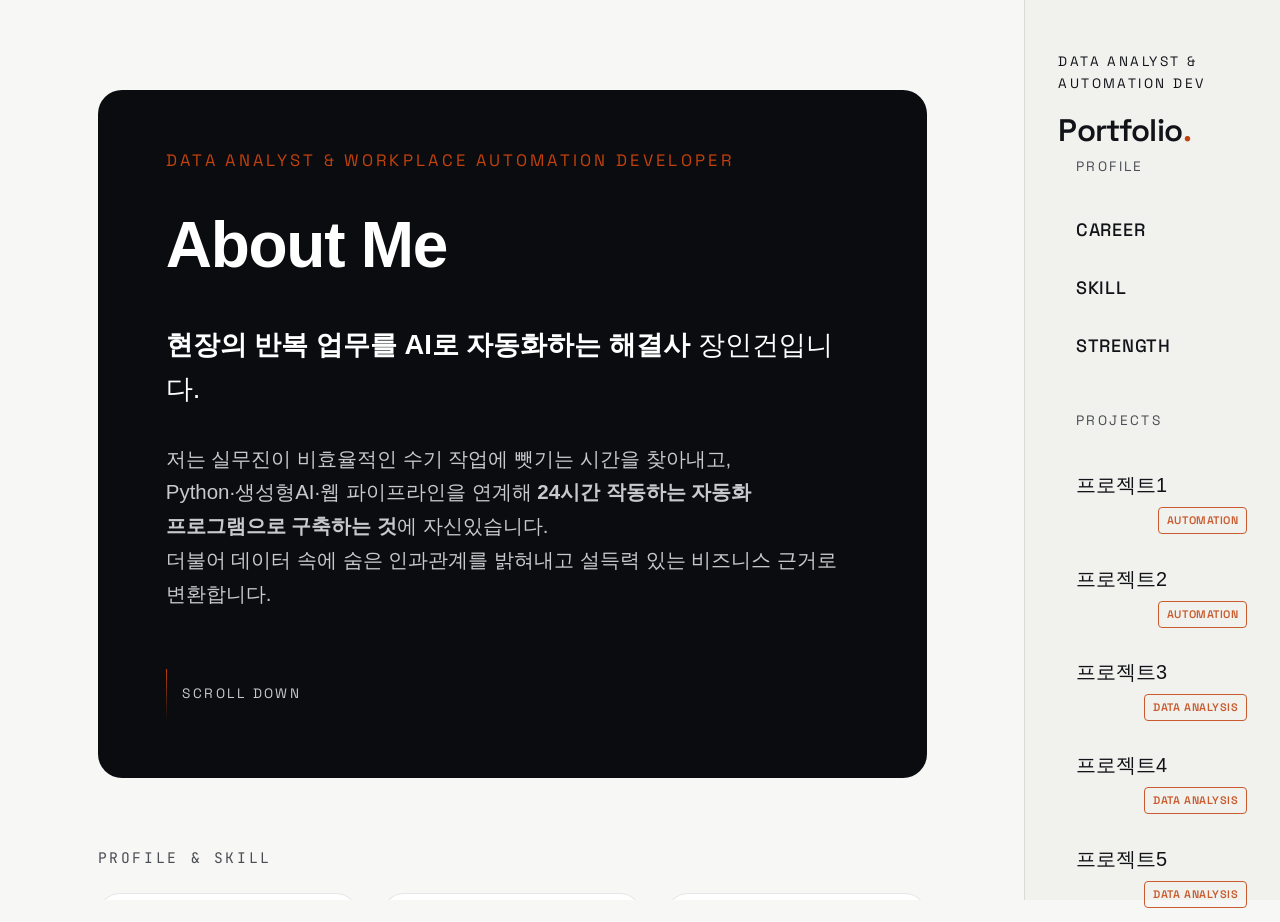
==== commit 45e7767f: "Update index.html" ====
--- a/index.html
+++ b/index.html
@@ -1399,19 +1399,16 @@
         <ul id="navList">
           <li class="nav-item nav-item--meta" data-target="#career">
             <a href="#career" class="nav-link">
-              <span class="nav-index">(01)</span>
               <span class="nav-title">CAREER</span>
             </a>
           </li>
           <li class="nav-item nav-item--meta" data-target="#skills">
             <a href="#skills" class="nav-link">
-              <span class="nav-index">(02)</span>
               <span class="nav-title">SKILL</span>
             </a>
           </li>
           <li class="nav-item nav-item--meta" data-target="#strength">
             <a href="#strength" class="nav-link">
-              <span class="nav-index">(03)</span>
               <span class="nav-title">STRENGTH</span>
             </a>
           </li>
@@ -1423,7 +1420,6 @@
           <li class="nav-item" data-target="#project1">
             <a href="#project1" class="nav-link">
               <span class="nav-main">
-                <span class="nav-index">(04)</span>
                 <span class="nav-title">프로젝트1</span>
               </span>
               <span class="nav-tag">AUTOMATION</span>
@@ -1432,7 +1428,6 @@
           <li class="nav-item" data-target="#project2">
             <a href="#project2" class="nav-link">
               <span class="nav-main">
-                <span class="nav-index">(05)</span>
                 <span class="nav-title">프로젝트2</span>
               </span>
               <span class="nav-tag">AUTOMATION</span>
@@ -1441,7 +1436,6 @@
           <li class="nav-item" data-target="#project4">
             <a href="#project4" class="nav-link">
               <span class="nav-main">
-                <span class="nav-index">(06)</span>
                 <span class="nav-title">프로젝트3</span>
               </span>
               <span class="nav-tag">DATA ANALYSIS</span>
@@ -1450,7 +1444,6 @@
           <li class="nav-item" data-target="#project5">
             <a href="#project5" class="nav-link">
               <span class="nav-main">
-                <span class="nav-index">(07)</span>
                 <span class="nav-title">프로젝트4</span>
               </span>
               <span class="nav-tag">DATA ANALYSIS</span>
@@ -1459,7 +1452,6 @@
           <li class="nav-item" data-target="#project6">
             <a href="#project6" class="nav-link">
               <span class="nav-main">
-                <span class="nav-index">(08)</span>
                 <span class="nav-title">프로젝트5</span>
               </span>
               <span class="nav-tag">DATA ANALYSIS</span>
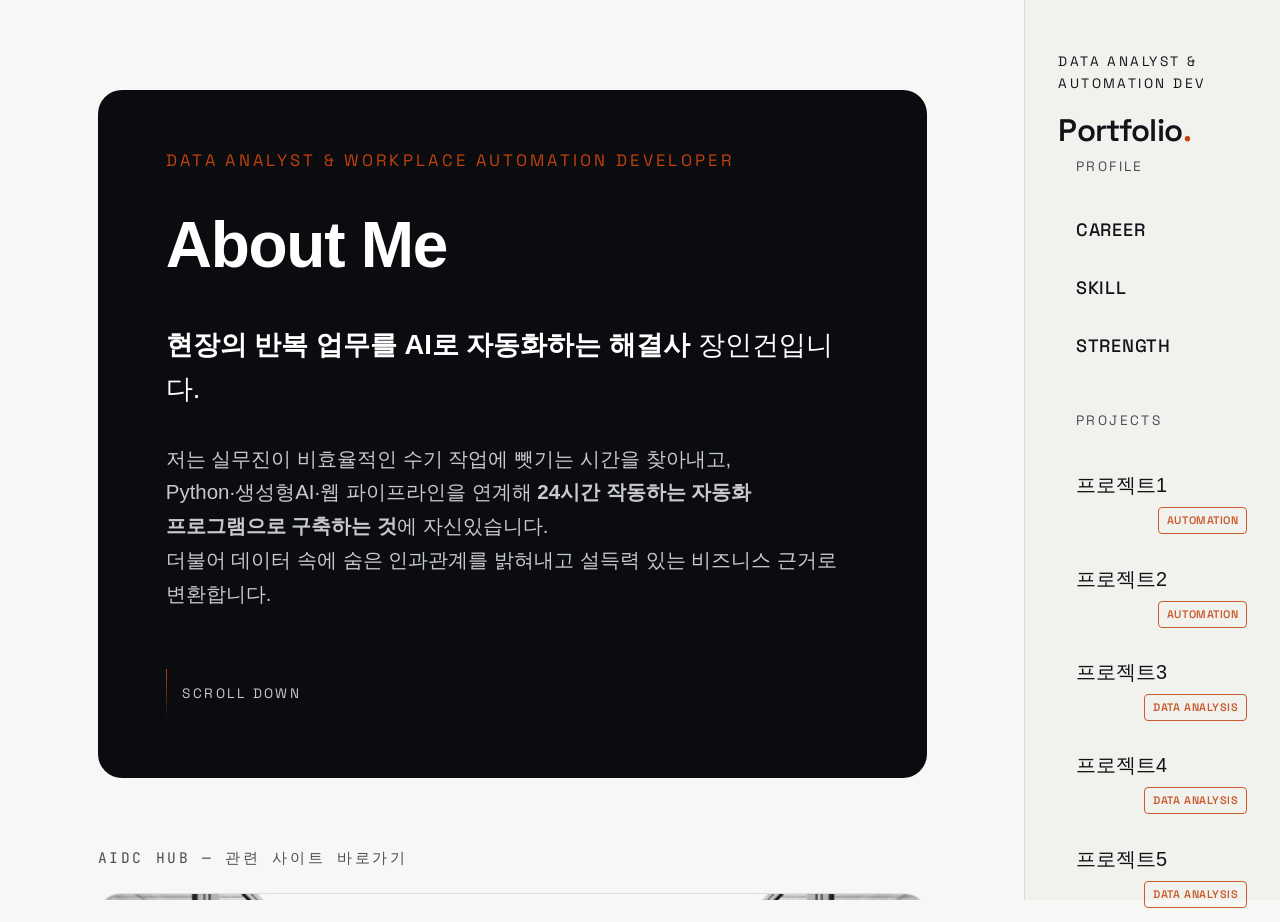
==== commit 7a3c37e6: "Add AIDC hub banner with external site links 홈 화면 히어로 아래에 데이터센터 사진 배너를 추가하고, 소실점 위치의 GLOSSARY / NEWS" ====
--- a/index.html
+++ b/index.html
@@ -403,6 +403,69 @@
   font-size: 0.7rem;
   letter-spacing: 0.18em;
   color: var(--text-dim);
+}
+
+/* ---------- AIDC hub (external links banner) ---------- */
+.aidc-hub {
+  position: relative;
+  width: 100%;
+  aspect-ratio: 650 / 434;
+  container-type: inline-size;
+  overflow: hidden;
+  border-radius: 22px;
+  border: 1px solid var(--border);
+  background: #f6f6f6;
+}
+
+.aidc-hub-img {
+  position: absolute;
+  inset: 0;
+  width: 100%;
+  height: 100%;
+  object-fit: cover;
+  filter: grayscale(1) contrast(1.02);
+  user-select: none;
+  pointer-events: none;
+}
+
+/* 사진의 소실점(복도 끝) 위치에 맞춘 링크 스택 */
+.aidc-hub-links {
+  position: absolute;
+  left: 50%;
+  top: 68%;
+  transform: translateX(-50%);
+  display: flex;
+  flex-direction: column;
+  align-items: center;
+  text-align: center;
+}
+
+.aidc-hub-link {
+  display: block;
+  font-family: var(--font-en), var(--font-kr);
+  font-weight: 700;
+  font-size: clamp(13px, 3.07cqi, 30px);
+  line-height: 1.46;
+  letter-spacing: 0.005em;
+  white-space: nowrap;
+  color: #ff6900;
+  text-decoration: none;
+  transition: color 0.3s var(--ease-soft), transform 0.3s var(--ease-soft);
+}
+
+.aidc-hub-link:hover,
+.aidc-hub-link:focus-visible {
+  color: #d94f00;
+  transform: scale(1.07);
+  text-decoration: underline;
+  text-underline-offset: 0.16em;
+  text-decoration-thickness: 0.06em;
+}
+
+.aidc-hub-link:focus-visible {
+  outline: 2px solid #ff6900;
+  outline-offset: 3px;
+  border-radius: 4px;
 }
 
 /* ---------- Home index grid ---------- */
@@ -1496,6 +1559,17 @@
             </div>
           </section>
 
+          <p class="home-section-title reveal">AIDC HUB &mdash; 관련 사이트 바로가기</p>
+          <section class="aidc-hub reveal" aria-label="AIDC 관련 사이트 바로가기">
+            <img class="aidc-hub-img" src="images/aidc-hub.jpg" alt="AI 데이터센터 서버랙이 늘어선 통로" width="650" height="434" decoding="async">
+            <nav class="aidc-hub-links" aria-label="AIDC 외부 사이트 링크">
+              <a class="aidc-hub-link" href="https://sunjinfuture2.github.io/AIDC_Infrastructure_Glossary/3d/" target="_blank" rel="noopener noreferrer">GLOSSARY</a>
+              <a class="aidc-hub-link" href="https://sunjinfuture2.github.io/sunjin-aidcnews/" target="_blank" rel="noopener noreferrer">NEWS</a>
+              <a class="aidc-hub-link" href="https://sunjinfuture2.github.io/sunjin-dashboard/AIDC_Revenue-Structure_Simulator_3y_rev14.4.html" target="_blank" rel="noopener noreferrer">SIMULATOR</a>
+              <a class="aidc-hub-link" href="https://app.notion.com/p/AI-AIDC-36de754463d680b8a14ff1c22995be7c" target="_blank" rel="noopener noreferrer">OUR NOTION</a>
+            </nav>
+          </section>
+
           <p class="home-section-title reveal">PROFILE &amp; SKILL</p>
           <div class="home-grid">
             <a class="home-card reveal" href="#career" data-target="#career">
@@ -1583,7 +1657,7 @@
           <div class="resume-block reveal">
             <p class="case-label">EXPERIENCE</p>
             <ul class="timeline-list">
-              <li class="timeline-row"><span class="t-label">㈜선진엔지니어링종합건축사사무소 AI데이터마이닝 현장실습 (인턴)</span><span class="t-fill"></span><span class="t-date">2025.06 – 2025.08</span></li>
+              <li class="timeline-row"><span class="t-label">㈜선진엔지니어링종합건축사사무소 AI데이터마이닝 현장실습 (인턴)</span><span class="t-fill"></span><span class="t-date">2026.06 – 2026.08</span></li>
               <li class="timeline-row"><span class="t-label">공공데이터분석 학부연구생</span><span class="t-fill"></span><span class="t-date">2024.12 – 2025.02</span></li>
               <li class="timeline-row"><span class="t-label">타이니닷(Tinydot) 카페 아르바이트</span><span class="t-fill"></span><span class="t-date">2024.05 – 2026.05</span></li>
               <li class="timeline-row"><span class="t-label">인하대학교 스트릿댄스 동아리 팀장</span><span class="t-fill"></span><span class="t-date">2021.03 – 현재</span></li>
@@ -1595,14 +1669,14 @@
             <p class="case-label">PROJECT</p>
             <p class="resume-subgroup">인턴 실무 및 업무 자동화 프로젝트 (Workplace Automation)</p>
             <ul class="timeline-list">
-              <li class="timeline-row"><span class="t-label">AI 데이터센터(AIDC) 일일동향 수집 및 분석 24시간 무인 자동화 파이프라인 구축</span><span class="t-fill"></span><span class="t-date">2025.07 – 2025.08</span></li>
-              <li class="timeline-row"><span class="t-label">AIDC Revenue Simulator — GPU 랙 임대 사업성 실시간 시뮬레이터 개발</span><span class="t-fill"></span><span class="t-date">2025.07 – 2025.08</span></li>
+              <li class="timeline-row"><span class="t-label">AI 데이터센터(AIDC) 일일동향 수집 및 분석 24시간 무인 자동화 파이프라인 구축</span><span class="t-fill"></span><span class="t-date">2026.07 – 2026.08</span></li>
+              <li class="timeline-row"><span class="t-label">AIDC Revenue Simulator — GPU 랙 임대 사업성 실시간 시뮬레이터 개발</span><span class="t-fill"></span><span class="t-date">2026.07 – 2026.08</span></li>
             </ul>
             <p class="resume-subgroup">학술 및 데이터 분석 프로젝트 (Data Analysis)</p>
             <ul class="timeline-list">
               <li class="timeline-row"><span class="t-label">국민체력100 정책 효과 분석 논문 작성</span><span class="t-fill"></span><span class="t-date">2025.08 – 2026.04</span></li>
               <li class="timeline-row"><span class="t-label">인천광역시 교통 정체 완화를 위한 빅데이터 분석 및 리빙랩 정책 제안</span><span class="t-fill"></span><span class="t-date">2025.10 – 2025.12</span></li>
-              <li class="timeline-row"><span class="t-label">대학생 생활습관이 시험성적에 미치는 영향 분석(회귀분석)</span><span class="t-fill"></span><span class="t-date">2025.03 – 2025.05</span></li>
+              <li class="timeline-row"><span class="t-label">대학생 생활습관이 시험성적에 미치는 영향 분석(회귀분석)</span><span class="t-fill"></span><span class="t-date">2025.09 – 2025.11</span></li>
             </ul>
           </div>
         </div>
@@ -1775,6 +1849,7 @@
             <li>업무 자동화</li>
           </ul>
           <div class="project-panel reveal">
+            <div class="panel-row"><span>기간</span><span>2026.07 – 2026.08</span></div>
             <div class="panel-row"><span>역할</span><span>인턴 실무 — 기획·개발·배포·운영 전담</span></div>
             <div class="panel-row"><span>자동화 구조</span><span>로컬 수집 + Workers·Actions 자동화</span></div>
             <div class="panel-row"><span>해결한 문제</span><span>IP 차단 → 로컬 이전 + Gateway 우회</span></div>
@@ -2007,6 +2082,7 @@
             <li>실무 효율화</li>
           </ul>
           <div class="project-panel reveal">
+            <div class="panel-row"><span>기간</span><span>2026.07 – 2026.08</span></div>
             <div class="panel-row"><span>역할</span><span>인턴 실무 — 분석 설계 및 개발 전담</span></div>
             <div class="panel-row"><span>핵심 기능</span><span>랙 3종 + CAPEX + 손익 차트</span></div>
             <div class="panel-row"><span>해결한 문제</span><span>랙 자동배치 · CAPEX 분리계산</span></div>
@@ -2239,7 +2315,7 @@
                   제공하는 데 있음을 확인했습니다.</li>
                 <li><strong>인공지능 코딩 도구 활용 시 분석가의 주도권 유지 원칙.</strong> <br>개발 보조 도구를
                   활용해 UI 프로토타입 구현 속도를 높이면서도, 핵심 재무 산식과 비즈니스 논리의 검증은 분석가가
-                  주도적으로 제어해야 한다는 실무적 밸런스를 체득했습니.</li>
+                  주도적으로 제어해야 한다는 실무적 밸런스를 체득했습니다.</li>
               </ul>
             </div>
           </div>
@@ -2503,7 +2579,7 @@
           <ul class="project-tags reveal">
             <li>민·관·학 협업 &amp; 소통</li>
             <li>공공데이터 분석(API)</li>
-            <li>덤벨차트 (Dumbbell Chart)</li>
+            <li>차트 시각화</li>
             <li>문제정의 &amp; 정책제안</li>
           </ul>
           <div class="project-panel reveal">
@@ -2660,6 +2736,7 @@
             <li>Python</li>
           </ul>
           <div class="project-panel reveal">
+             <div class="panel-row"><span>기간</span><span>2025.09 – 2025.11</span></div>
             <div class="panel-row"><span>팀 구성</span><span>2인 팀 프로젝트 · 기여도 60%</span></div>
             <div class="panel-row"><span>담당 역할</span><span>데이터 전처리·EDA부터 최종 모델 비교·통계적 검증까지 주도</span></div>
             <div class="panel-row"><span>데이터</span><span>Kaggle 대학생 1,000명의 생활습관·시험성적 데이터 (16개 변수)</span></div>
